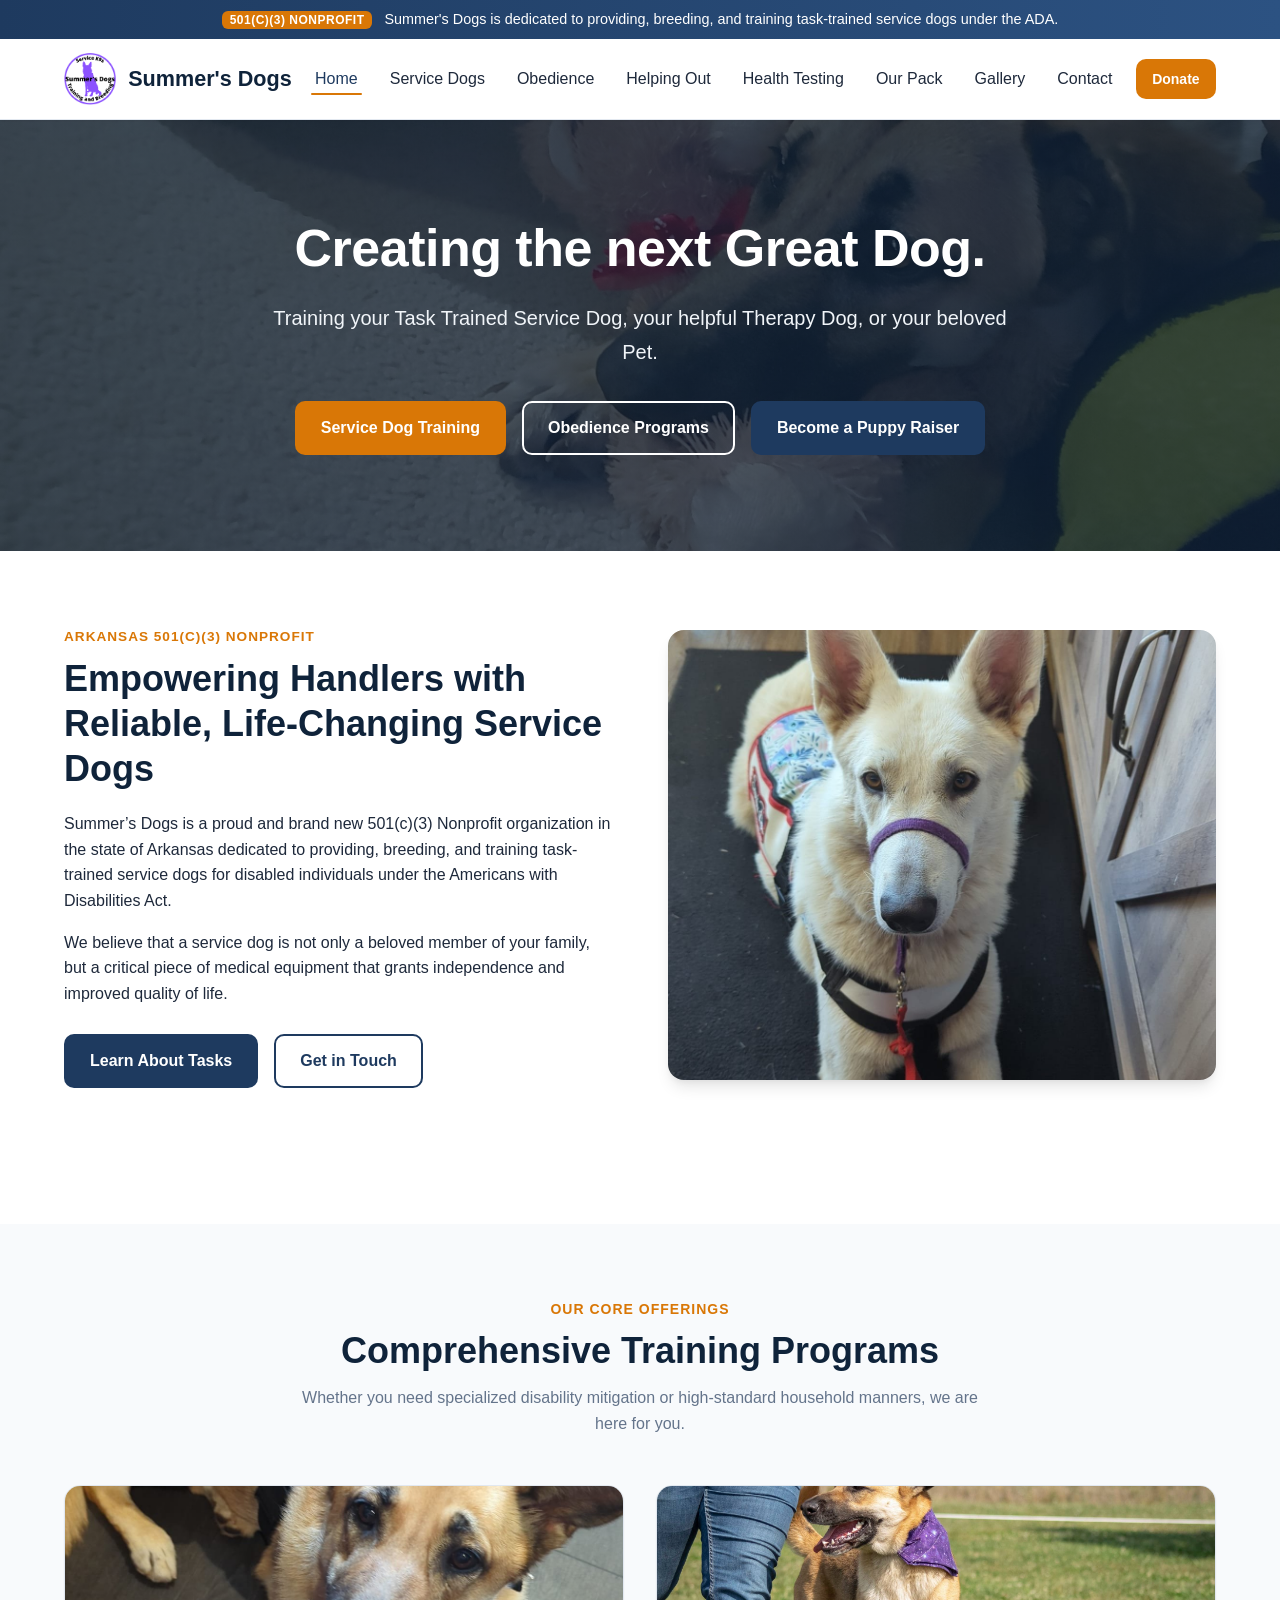
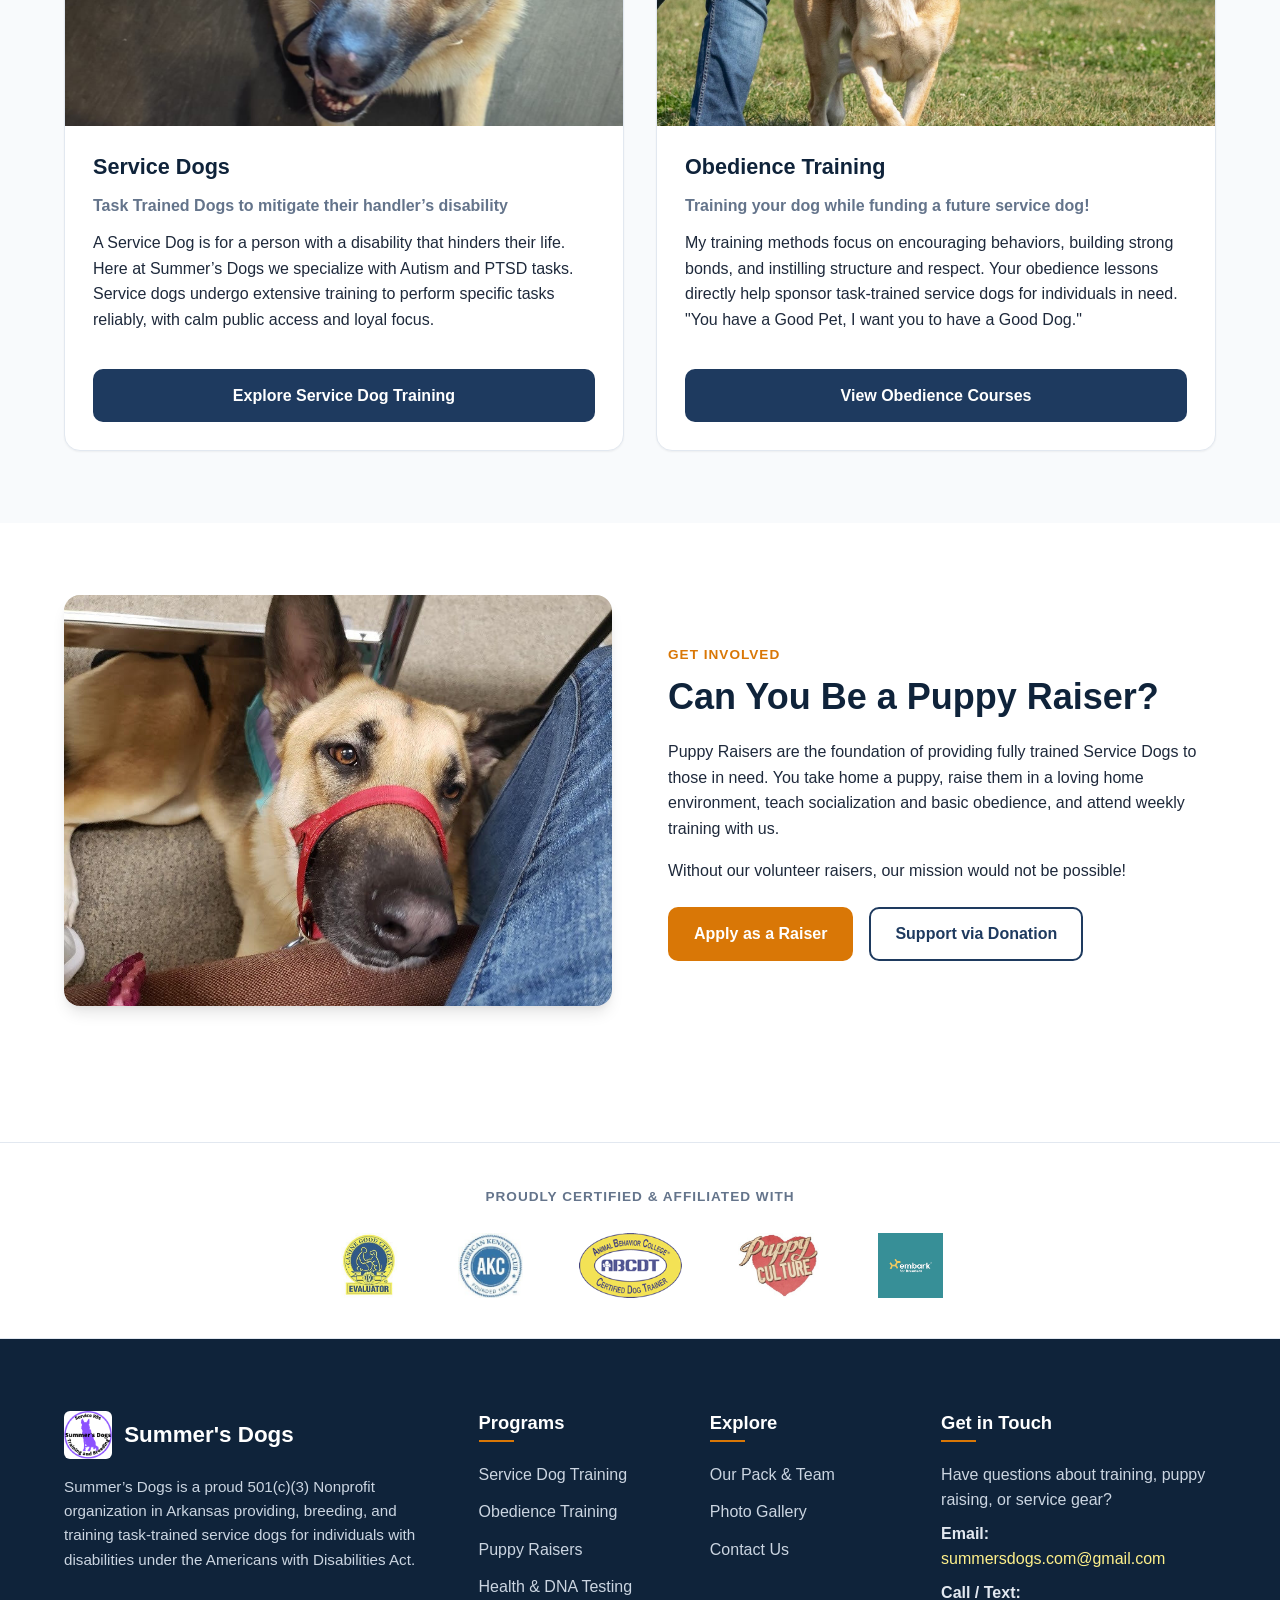
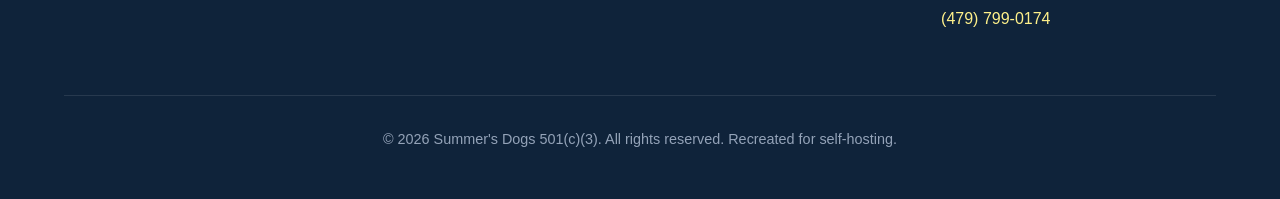
==== index.html @ c17a6a7b "Remove shop and cart functionality; replace header cart with Donate CTA" ====
<!DOCTYPE html>
<html lang="en">
<head>
  <meta charset="UTF-8">
  <meta name="viewport" content="width=device-width, initial-scale=1.0">
  <meta name="description" content="Summer's Dogs - Arkansas 501(c)(3) Nonprofit providing task-trained service dogs, obedience training, and therapy dog services.">
  <title>Summer's Dogs | Task Trained Service Dogs & Obedience</title>
  <link rel="stylesheet" href="assets/css/style.css">
  <link rel="icon" type="image/png" href="assets/images/logo.png">
</head>
<body>
  <!-- Nonprofit Bar -->
  <div class="nonprofit-bar">
    <span>501(c)(3) Nonprofit</span> Summer's Dogs is dedicated to providing, breeding, and training task-trained service dogs under the ADA.
  </div>

  <!-- Main Navigation Header -->
  <header class="site-header">
    <div class="container nav-wrapper">
      <a href="index.html" class="brand-logo">
        <img src="assets/images/logo.png" alt="Summer's Dogs Logo">
        <span>Summer's Dogs</span>
      </a>

      <button class="mobile-menu-toggle" aria-label="Toggle navigation menu">☰</button>

      <ul class="nav-links">
          <li><a href="index.html" class="active">Home</a></li>
          <li><a href="service-dogs.html">Service Dogs</a></li>
          <li><a href="obedience.html">Obedience</a></li>
          <li><a href="helping-out.html">Helping Out</a></li>
          <li><a href="health-testing.html">Health Testing</a></li>
          <li><a href="ourpack.html">Our Pack</a></li>
          <li><a href="gallery.html">Gallery</a></li>
          <li><a href="contact.html">Contact</a></li>
      </ul>

      <div class="nav-actions">
        <a href="helping-out.html#donate" class="btn btn-sm btn-accent">Donate</a>
      </div>
    </div>
  </header>

  <!-- Hero Section -->
  <section class="hero">
    <div class="container">
      <h1>Creating the next Great Dog.</h1>
      <p>Training your Task Trained Service Dog, your helpful Therapy Dog, or your beloved Pet.</p>
      <div class="hero-cta">
        <a href="service-dogs.html" class="btn btn-accent">Service Dog Training</a>
        <a href="obedience.html" class="btn btn-outline" style="color: white; border-color: white;">Obedience Programs</a>
        <a href="helping-out.html" class="btn btn-primary">Become a Puppy Raiser</a>
      </div>
    </div>
  </section>

  <!-- Mission / About Highlight -->
  <section class="section">
    <div class="container">
      <div class="feature-split">
        <div>
          <span class="text-accent" style="font-weight: 700; text-transform: uppercase; font-size: 0.85rem; letter-spacing: 1px;">Arkansas 501(c)(3) Nonprofit</span>
          <h2 style="font-size: 2.25rem; margin-top: 0.5rem; margin-bottom: 1.25rem;">Empowering Handlers with Reliable, Life-Changing Service Dogs</h2>
          <p>
            Summer’s Dogs is a proud and brand new 501(c)(3) Nonprofit organization in the state of Arkansas dedicated to providing, breeding, and training task-trained service dogs for disabled individuals under the Americans with Disabilities Act.
          </p>
          <p>
            We believe that a service dog is not only a beloved member of your family, but a critical piece of medical equipment that grants independence and improved quality of life.
          </p>
          <div style="margin-top: 1.75rem; display: flex; gap: 1rem;">
            <a href="service-dogs.html" class="btn btn-primary">Learn About Tasks</a>
            <a href="contact.html" class="btn btn-outline">Get in Touch</a>
          </div>
        </div>
        <div>
          <img src="assets/images/368211775_10220484929193481_8058295295250103698_n.jpg" alt="Summer's Dogs Training in Action">
        </div>
      </div>
    </div>
  </section>

  <!-- Training Programs Section -->
  <section class="section section-alt">
    <div class="container">
      <div class="section-header">
        <span class="tag">Our Core Offerings</span>
        <h2>Comprehensive Training Programs</h2>
        <p class="text-muted">Whether you need specialized disability mitigation or high-standard household manners, we are here for you.</p>
      </div>

      <div class="grid-2">
        <!-- Service Dogs Card -->
        <div class="card">
          <div class="card-img-wrap">
            <img src="assets/images/350251307_724037726143786_7886375989947292847_n.jpg" alt="Service Dog Training">
          </div>
          <div class="card-body">
            <h3>Service Dogs</h3>
            <p class="text-muted" style="font-weight: 600; margin-bottom: 0.75rem;">Task Trained Dogs to mitigate their handler’s disability</p>
            <p>
              A Service Dog is for a person with a disability that hinders their life. Here at Summer’s Dogs we specialize with Autism and PTSD tasks. Service dogs undergo extensive training to perform specific tasks reliably, with calm public access and loyal focus.
            </p>
            <div class="card-footer">
              <a href="service-dogs.html" class="btn btn-primary" style="width: 100%;">Explore Service Dog Training</a>
            </div>
          </div>
        </div>

        <!-- Obedience Training Card -->
        <div class="card">
          <div class="card-img-wrap">
            <img src="assets/images/120325720_1123099004751286_500987838717707700_o.jpg" alt="Obedience Training">
          </div>
          <div class="card-body">
            <h3>Obedience Training</h3>
            <p class="text-muted" style="font-weight: 600; margin-bottom: 0.75rem;">Training your dog while funding a future service dog!</p>
            <p>
              My training methods focus on encouraging behaviors, building strong bonds, and instilling structure and respect. Your obedience lessons directly help sponsor task-trained service dogs for individuals in need. "You have a Good Pet, I want you to have a Good Dog."
            </p>
            <div class="card-footer">
              <a href="obedience.html" class="btn btn-primary" style="width: 100%;">View Obedience Courses</a>
            </div>
          </div>
        </div>
      </div>
    </div>
  </section>

  <!-- Community / Ways to Help Section -->
  <section class="section">
    <div class="container">
      <div class="feature-split reverse">
        <div>
          <span class="text-accent" style="font-weight: 700; text-transform: uppercase; font-size: 0.85rem; letter-spacing: 1px;">Get Involved</span>
          <h2 style="font-size: 2.25rem; margin-top: 0.5rem; margin-bottom: 1.25rem;">Can You Be a Puppy Raiser?</h2>
          <p>
            Puppy Raisers are the foundation of providing fully trained Service Dogs to those in need. You take home a puppy, raise them in a loving home environment, teach socialization and basic obedience, and attend weekly training with us.
          </p>
          <p>
            Without our volunteer raisers, our mission would not be possible!
          </p>
          <div style="margin-top: 1.5rem; display: flex; gap: 1rem;">
            <a href="helping-out.html" class="btn btn-accent">Apply as a Raiser</a>
            <a href="helping-out.html#donate" class="btn btn-outline">Support via Donation</a>
          </div>
        </div>
        <div>
          <img src="assets/images/Summer.jpg" alt="Summer Time - The Inspiration">
        </div>
      </div>
    </div>
  </section>

  <!-- Accreditations & Certifications Strip -->
  <section class="badges-strip">
    <div class="container">
      <div class="text-center" style="margin-bottom: 1.5rem;">
        <span class="text-muted" style="font-weight: 600; text-transform: uppercase; letter-spacing: 1px; font-size: 0.85rem;">Proudly Certified & Affiliated With</span>
      </div>
      <div class="badges-wrap">
        <img src="assets/images/cgc.jfif" alt="AKC Canine Good Citizen">
        <img src="assets/images/AKC.jpg" alt="American Kennel Club">
        <img src="assets/images/ABCCertifiedTrainer-150px.gif" alt="ABC Certified Trainer">
        <img src="assets/images/PC-LOGO.jpg" alt="Partners in Canine">
        <img src="assets/images/download.png" alt="Certified Organization">
      </div>
    </div>
  </section>

  <!-- Site Footer -->
  <footer class="site-footer">
    <div class="container">
      <div class="footer-grid">
        <div class="footer-col">
          <div style="display: flex; align-items: center; gap: 0.75rem; margin-bottom: 1rem;">
            <img src="assets/images/logo.png" alt="Summer's Dogs" style="height: 48px; border-radius: 6px;">
            <h3 style="color: white; margin: 0; font-size: 1.4rem;">Summer's Dogs</h3>
          </div>
          <p style="color: #cbd5e1; font-size: 0.95rem;">
            Summer’s Dogs is a proud 501(c)(3) Nonprofit organization in Arkansas providing, breeding, and training task-trained service dogs for individuals with disabilities under the Americans with Disabilities Act.
          </p>
        </div>

        <div class="footer-col">
          <h4>Programs</h4>
          <ul class="footer-links">
            <li><a href="service-dogs.html">Service Dog Training</a></li>
            <li><a href="obedience.html">Obedience Training</a></li>
            <li><a href="helping-out.html">Puppy Raisers</a></li>
            <li><a href="health-testing.html">Health & DNA Testing</a></li>
          </ul>
        </div>

        <div class="footer-col">
          <h4>Explore</h4>
          <ul class="footer-links">
            <li><a href="ourpack.html">Our Pack & Team</a></li>
            <li><a href="gallery.html">Photo Gallery</a></li>
            <li><a href="contact.html">Contact Us</a></li>
          </ul>
        </div>

        <div class="footer-col">
          <h4>Get in Touch</h4>
          <p style="margin-bottom: 0.5rem; color: #cbd5e1;">Have questions about training, puppy raising, or service gear?</p>
          <p style="margin-bottom: 0.5rem;">
            <strong>Email:</strong><br>
            <a href="mailto:summersdogs.com@gmail.com" style="color: #fef08a;">summersdogs.com@gmail.com</a>
          </p>
          <p style="margin-bottom: 0.5rem;">
            <strong>Call / Text:</strong><br>
            <a href="tel:4797990174" style="color: #fef08a;">(479) 799-0174</a>
          </p>
        </div>
      </div>

      <div class="footer-bottom">
        <p>&copy; 2026 Summer's Dogs 501(c)(3). All rights reserved. Recreated for self-hosting.</p>
      </div>
    </div>
  </footer>

  <script src="assets/js/main.js"></script>
</body>
</html>
---- assets/css/style.css ----
﻿/* ==========================================================================
   Summer's Dogs - Modern Responsive Stylesheet
   501(c)(3) Nonprofit - Task Trained Service Dogs & Obedience Training
   ========================================================================== */

:root {
  --primary: #1e3a5f;
  --primary-dark: #0f233a;
  --primary-light: #2c5282;
  --accent: #d97706;
  --accent-hover: #b45309;
  --accent-light: #fef3c7;
  --success: #15803d;
  --text-main: #1e293b;
  --text-muted: #64748b;
  --text-light: #94a3b8;
  --bg-main: #ffffff;
  --bg-alt: #f8fafc;
  --bg-card: #ffffff;
  --border-color: #e2e8f0;
  --border-focus: #3b82f6;
  --shadow-sm: 0 1px 2px 0 rgba(0, 0, 0, 0.05);
  --shadow-md: 0 4px 6px -1px rgba(0, 0, 0, 0.1), 0 2px 4px -1px rgba(0, 0, 0, 0.06);
  --shadow-lg: 0 10px 15px -3px rgba(0, 0, 0, 0.1), 0 4px 6px -2px rgba(0, 0, 0, 0.05);
  --shadow-xl: 0 20px 25px -5px rgba(0, 0, 0, 0.1), 0 10px 10px -5px rgba(0, 0, 0, 0.04);
  --radius-sm: 6px;
  --radius-md: 10px;
  --radius-lg: 16px;
  --radius-full: 9999px;
  --transition: all 0.25s ease-in-out;
  --font-family: -apple-system, BlinkMacSystemFont, "Segoe UI", Roboto, "Helvetica Neue", Arial, sans-serif;
  --max-width: 1200px;
}

/* Reset & Base */
*, *::before, *::after {
  box-sizing: border-box;
  margin: 0;
  padding: 0;
}

html {
  scroll-behavior: smooth;
  font-size: 16px;
}

body {
  font-family: var(--font-family);
  color: var(--text-main);
  background-color: var(--bg-main);
  line-height: 1.6;
  -webkit-font-smoothing: antialiased;
}

img {
  max-width: 100%;
  height: auto;
  display: block;
}

a {
  color: var(--primary-light);
  text-decoration: none;
  transition: var(--transition);
}

a:hover {
  color: var(--accent);
}

/* Container */
.container {
  width: 100%;
  max-width: var(--max-width);
  margin-left: auto;
  margin-right: auto;
  padding-left: 1.5rem;
  padding-right: 1.5rem;
}

/* Typography */
h1, h2, h3, h4, h5, h6 {
  color: var(--primary-dark);
  font-weight: 700;
  line-height: 1.25;
  margin-bottom: 0.75rem;
}

h1 { font-size: 2.5rem; }
h2 { font-size: 2rem; }
h3 { font-size: 1.5rem; }
h4 { font-size: 1.25rem; }

p {
  margin-bottom: 1rem;
}

.text-muted { color: var(--text-muted); }
.text-center { text-align: center; }
.text-accent { color: var(--accent); }

/* Buttons */
.btn {
  display: inline-flex;
  align-items: center;
  justify-content: center;
  gap: 0.5rem;
  padding: 0.75rem 1.5rem;
  font-size: 1rem;
  font-weight: 600;
  border-radius: var(--radius-md);
  border: 2px solid transparent;
  cursor: pointer;
  transition: var(--transition);
  text-decoration: none;
}

.btn-primary {
  background-color: var(--primary);
  color: #ffffff;
}

.btn-primary:hover {
  background-color: var(--primary-dark);
  color: #ffffff;
  transform: translateY(-2px);
  box-shadow: var(--shadow-md);
}

.btn-accent {
  background-color: var(--accent);
  color: #ffffff;
}

.btn-accent:hover {
  background-color: var(--accent-hover);
  color: #ffffff;
  transform: translateY(-2px);
  box-shadow: var(--shadow-md);
}

.btn-outline {
  border-color: var(--primary);
  color: var(--primary);
  background: transparent;
}

.btn-outline:hover {
  background-color: var(--primary);
  color: #ffffff;
}

.btn-sm {
  padding: 0.4rem 0.9rem;
  font-size: 0.875rem;
}

/* Header & Navigation */
.site-header {
  position: sticky;
  top: 0;
  z-index: 1000;
  background-color: rgba(255, 255, 255, 0.98);
  backdrop-filter: blur(8px);
  box-shadow: var(--shadow-sm);
  border-bottom: 1px solid var(--border-color);
}

.nav-wrapper {
  display: flex;
  align-items: center;
  justify-content: space-between;
  height: 80px;
}

.brand-logo {
  display: flex;
  align-items: center;
  gap: 0.75rem;
  font-size: 1.35rem;
  font-weight: 700;
  color: var(--primary-dark);
}

.brand-logo img {
  height: 52px;
  width: auto;
  border-radius: var(--radius-sm);
}

.nav-links {
  display: flex;
  align-items: center;
  list-style: none;
  gap: 1.5rem;
}

.nav-links a {
  font-weight: 500;
  color: var(--text-main);
  padding: 0.5rem 0.25rem;
  position: relative;
}

.nav-links a:hover,
.nav-links a.active {
  color: var(--primary);
}

.nav-links a.active::after {
  content: "";
  position: absolute;
  bottom: 0;
  left: 0;
  width: 100%;
  height: 2px;
  background-color: var(--accent);
  border-radius: var(--radius-full);
}

.nav-actions {
  display: flex;
  align-items: center;
  gap: 1rem;
}

.cart-button {
  position: relative;
  display: inline-flex;
  align-items: center;
  justify-content: center;
  padding: 0.5rem 0.75rem;
  border-radius: var(--radius-md);
  background-color: var(--bg-alt);
  border: 1px solid var(--border-color);
  color: var(--primary-dark);
  font-weight: 600;
}

.cart-button:hover {
  background-color: var(--border-color);
}

.cart-badge {
  background-color: var(--accent);
  color: white;
  font-size: 0.75rem;
  font-weight: 700;
  padding: 0.15rem 0.5rem;
  border-radius: var(--radius-full);
  margin-left: 0.4rem;
}

.mobile-menu-toggle {
  display: none;
  background: none;
  border: none;
  cursor: pointer;
  padding: 0.5rem;
  color: var(--primary-dark);
  font-size: 1.5rem;
}

/* Nonprofit Banner */
.nonprofit-bar {
  background: linear-gradient(90deg, #1e3a5f, #2c5282);
  color: white;
  text-align: center;
  padding: 0.5rem 1rem;
  font-size: 0.9rem;
  font-weight: 500;
}

.nonprofit-bar span {
  background-color: var(--accent);
  padding: 0.15rem 0.5rem;
  border-radius: var(--radius-sm);
  font-size: 0.75rem;
  font-weight: 700;
  margin-right: 0.5rem;
  text-transform: uppercase;
  letter-spacing: 0.5px;
}

/* Hero Section */
.hero {
  position: relative;
  background: linear-gradient(rgba(15, 35, 58, 0.75), rgba(15, 35, 58, 0.75)),
              url('../images/Home_background.jpg') center/cover no-repeat;
  color: white;
  padding: 6rem 0;
  text-align: center;
}

.hero h1 {
  color: white;
  font-size: 3.25rem;
  margin-bottom: 1.25rem;
  font-weight: 800;
  letter-spacing: -0.5px;
}

.hero p {
  font-size: 1.25rem;
  max-width: 750px;
  margin: 0 auto 2rem auto;
  color: #f1f5f9;
  line-height: 1.7;
}

.hero-cta {
  display: flex;
  justify-content: center;
  gap: 1rem;
  flex-wrap: wrap;
}

/* Section Spacing */
.section {
  padding: 4.5rem 0;
}

.section-alt {
  background-color: var(--bg-alt);
}

.section-header {
  text-align: center;
  max-width: 700px;
  margin: 0 auto 3rem auto;
}

.section-header .tag {
  display: inline-block;
  color: var(--accent);
  font-weight: 700;
  font-size: 0.875rem;
  text-transform: uppercase;
  letter-spacing: 1px;
  margin-bottom: 0.5rem;
}

.section-header h2 {
  font-size: 2.25rem;
}

/* Cards & Grids */
.grid-2 {
  display: grid;
  grid-template-columns: repeat(2, 1fr);
  gap: 2rem;
}

.grid-3 {
  display: grid;
  grid-template-columns: repeat(3, 1fr);
  gap: 2rem;
}

.grid-4 {
  display: grid;
  grid-template-columns: repeat(4, 1fr);
  gap: 1.5rem;
}

.card {
  background-color: var(--bg-card);
  border-radius: var(--radius-lg);
  border: 1px solid var(--border-color);
  box-shadow: var(--shadow-sm);
  overflow: hidden;
  transition: var(--transition);
  display: flex;
  flex-direction: column;
}

.card:hover {
  transform: translateY(-4px);
  box-shadow: var(--shadow-lg);
}

.card-img-wrap {
  width: 100%;
  height: 240px;
  overflow: hidden;
  background-color: #e2e8f0;
}

.card-img-wrap img {
  width: 100%;
  height: 100%;
  object-fit: cover;
  transition: transform 0.5s ease;
}

.card:hover .card-img-wrap img {
  transform: scale(1.05);
}

.card-body {
  padding: 1.75rem;
  display: flex;
  flex-direction: column;
  flex-grow: 1;
}

.card-body h3 {
  font-size: 1.35rem;
  margin-bottom: 0.75rem;
}

.card-footer {
  margin-top: auto;
  padding-top: 1.25rem;
}

/* Feature Split */
.feature-split {
  display: grid;
  grid-template-columns: 1fr 1fr;
  gap: 3.5rem;
  align-items: center;
  margin-bottom: 4rem;
}

.feature-split.reverse {
  direction: rtl;
}

.feature-split.reverse > * {
  direction: ltr;
}

.feature-split img {
  border-radius: var(--radius-lg);
  box-shadow: var(--shadow-lg);
  width: 100%;
  max-height: 450px;
  object-fit: cover;
}

/* Badges & Accreditations */
.badges-strip {
  background-color: #ffffff;
  padding: 2.5rem 0;
  border-top: 1px solid var(--border-color);
  border-bottom: 1px solid var(--border-color);
}

.badges-wrap {
  display: flex;
  align-items: center;
  justify-content: center;
  gap: 3.5rem;
  flex-wrap: wrap;
}

.badges-wrap img {
  max-height: 65px;
  width: auto;
  filter: grayscale(20%);
  opacity: 0.85;
  transition: var(--transition);
}

.badges-wrap img:hover {
  filter: grayscale(0%);
  opacity: 1;
  transform: scale(1.08);
}

/* Pricing Table / Financial Scale */
.price-table {
  width: 100%;
  border-collapse: collapse;
  background: white;
  border-radius: var(--radius-lg);
  overflow: hidden;
  box-shadow: var(--shadow-sm);
  margin: 1.5rem 0;
}

.price-table th, .price-table td {
  padding: 1.25rem 1.5rem;
  text-align: left;
  border-bottom: 1px solid var(--border-color);
}

.price-table th {
  background-color: var(--primary);
  color: white;
  font-weight: 600;
}

.price-table tr:hover td {
  background-color: var(--bg-alt);
}

/* Stages List */
.stages-grid {
  display: grid;
  grid-template-columns: repeat(auto-fit, minmax(260px, 1fr));
  gap: 1.5rem;
  margin: 2rem 0;
}

.stage-card {
  background: white;
  border-radius: var(--radius-lg);
  padding: 1.75rem;
  border: 1px solid var(--border-color);
  border-top: 4px solid var(--primary);
  box-shadow: var(--shadow-sm);
}

.stage-num {
  font-size: 0.875rem;
  font-weight: 700;
  color: var(--accent);
  text-transform: uppercase;
  margin-bottom: 0.5rem;
}

/* Gallery Grid & Lightbox */
.gallery-grid {
  display: grid;
  grid-template-columns: repeat(auto-fill, minmax(280px, 1fr));
  gap: 1.5rem;
}

.gallery-item {
  position: relative;
  border-radius: var(--radius-md);
  overflow: hidden;
  height: 260px;
  cursor: pointer;
  box-shadow: var(--shadow-sm);
  background-color: #e2e8f0;
}

.gallery-item img {
  width: 100%;
  height: 100%;
  object-fit: cover;
  transition: transform 0.4s ease;
}

.gallery-item:hover img {
  transform: scale(1.08);
}

.gallery-overlay {
  position: absolute;
  inset: 0;
  background: rgba(15, 35, 58, 0.4);
  display: flex;
  align-items: center;
  justify-content: center;
  opacity: 0;
  transition: var(--transition);
  color: white;
  font-size: 2rem;
}

.gallery-item:hover .gallery-overlay {
  opacity: 1;
}

/* Lightbox Modal */
.lightbox-modal {
  position: fixed;
  inset: 0;
  background: rgba(0, 0, 0, 0.92);
  z-index: 2000;
  display: none;
  align-items: center;
  justify-content: center;
  padding: 2rem;
}

.lightbox-modal.active {
  display: flex;
}

.lightbox-content {
  position: relative;
  max-width: 90vw;
  max-height: 85vh;
}

.lightbox-content img {
  max-width: 100%;
  max-height: 85vh;
  object-fit: contain;
  border-radius: var(--radius-sm);
}

.lightbox-close {
  position: absolute;
  top: -40px;
  right: 0;
  background: none;
  border: none;
  color: white;
  font-size: 2rem;
  cursor: pointer;
}

.lightbox-nav {
  position: absolute;
  top: 50%;
  transform: translateY(-50%);
  background: rgba(255, 255, 255, 0.2);
  border: none;
  color: white;
  font-size: 2rem;
  padding: 0.5rem 1rem;
  cursor: pointer;
  border-radius: var(--radius-md);
  transition: var(--transition);
}

.lightbox-nav:hover {
  background: rgba(255, 255, 255, 0.4);
}

.lightbox-prev { left: -60px; }
.lightbox-next { right: -60px; }

/* Forms */
.form-card {
  background: white;
  padding: 2.5rem;
  border-radius: var(--radius-lg);
  border: 1px solid var(--border-color);
  box-shadow: var(--shadow-md);
}

.form-group {
  margin-bottom: 1.5rem;
}

.form-row {
  display: grid;
  grid-template-columns: 1fr 1fr;
  gap: 1.25rem;
}

label {
  display: block;
  font-weight: 600;
  margin-bottom: 0.5rem;
  color: var(--text-main);
  font-size: 0.95rem;
}

input[type="text"],
input[type="email"],
input[type="tel"],
input[type="number"],
select,
textarea {
  width: 100%;
  padding: 0.75rem 1rem;
  border: 1px solid var(--border-color);
  border-radius: var(--radius-md);
  font-family: inherit;
  font-size: 1rem;
  transition: var(--transition);
  background-color: #ffffff;
}

input:focus,
select:focus,
textarea:focus {
  outline: none;
  border-color: var(--border-focus);
  box-shadow: 0 0 0 3px rgba(59, 130, 246, 0.15);
}

textarea {
  resize: vertical;
  min-height: 120px;
}

/* Toast Alerts */
.toast-container {
  position: fixed;
  bottom: 2rem;
  right: 2rem;
  z-index: 3000;
  display: flex;
  flex-direction: column;
  gap: 0.75rem;
}

.toast {
  background: var(--primary-dark);
  color: white;
  padding: 1rem 1.5rem;
  border-radius: var(--radius-md);
  box-shadow: var(--shadow-lg);
  display: flex;
  align-items: center;
  gap: 0.75rem;
  animation: slideIn 0.3s ease-out;
}

.toast.success {
  border-left: 4px solid var(--accent);
}

@keyframes slideIn {
  from { transform: translateX(100%); opacity: 0; }
  to { transform: translateX(0); opacity: 1; }
}

/* Shop & Products */
.product-grid {
  display: grid;
  grid-template-columns: repeat(auto-fill, minmax(260px, 1fr));
  gap: 2rem;
}

.product-card {
  background: white;
  border-radius: var(--radius-lg);
  border: 1px solid var(--border-color);
  box-shadow: var(--shadow-sm);
  overflow: hidden;
  transition: var(--transition);
  display: flex;
  flex-direction: column;
}

.product-card:hover {
  transform: translateY(-4px);
  box-shadow: var(--shadow-lg);
}

.product-img {
  width: 100%;
  height: 250px;
  object-fit: cover;
  background-color: #f1f5f9;
}

.product-info {
  padding: 1.5rem;
  display: flex;
  flex-direction: column;
  flex-grow: 1;
}

.product-price {
  font-size: 1.25rem;
  font-weight: 700;
  color: var(--primary-dark);
  margin: 0.5rem 0 1rem 0;
}

.sale-price {
  color: #b91c1c;
  margin-right: 0.5rem;
}

.original-price {
  text-decoration: line-through;
  color: var(--text-muted);
  font-size: 1rem;
  font-weight: normal;
}

/* Cart Page */
.cart-layout {
  display: grid;
  grid-template-columns: 2fr 1fr;
  gap: 2.5rem;
  align-items: start;
}

.cart-table {
  width: 100%;
  border-collapse: collapse;
  background: white;
  border-radius: var(--radius-lg);
  overflow: hidden;
  box-shadow: var(--shadow-sm);
}

.cart-table th, .cart-table td {
  padding: 1.25rem;
  border-bottom: 1px solid var(--border-color);
  vertical-align: middle;
}

.cart-item-info {
  display: flex;
  align-items: center;
  gap: 1rem;
}

.cart-item-img {
  width: 70px;
  height: 70px;
  object-fit: cover;
  border-radius: var(--radius-sm);
}

.qty-control {
  display: inline-flex;
  align-items: center;
  border: 1px solid var(--border-color);
  border-radius: var(--radius-md);
  overflow: hidden;
}

.qty-btn {
  background: var(--bg-alt);
  border: none;
  padding: 0.4rem 0.75rem;
  cursor: pointer;
  font-weight: 600;
}

.qty-btn:hover {
  background: var(--border-color);
}

.qty-input {
  width: 45px;
  text-align: center;
  border: none;
  font-weight: 600;
}

.order-summary-card {
  background: white;
  border-radius: var(--radius-lg);
  padding: 2rem;
  border: 1px solid var(--border-color);
  box-shadow: var(--shadow-sm);
}

.summary-row {
  display: flex;
  justify-content: space-between;
  margin-bottom: 1rem;
  font-size: 1.05rem;
}

.summary-row.total {
  font-size: 1.35rem;
  font-weight: 700;
  border-top: 2px solid var(--border-color);
  padding-top: 1rem;
  margin-top: 1rem;
  color: var(--primary-dark);
}

/* Footer */
.site-footer {
  background-color: var(--primary-dark);
  color: #e2e8f0;
  padding: 4.5rem 0 2rem 0;
  margin-top: auto;
}

.footer-grid {
  display: grid;
  grid-template-columns: 2fr 1fr 1fr 1.5fr;
  gap: 3rem;
  margin-bottom: 3.5rem;
}

.footer-col h4 {
  color: white;
  font-size: 1.15rem;
  margin-bottom: 1.25rem;
  position: relative;
  padding-bottom: 0.5rem;
}

.footer-col h4::after {
  content: "";
  position: absolute;
  bottom: 0;
  left: 0;
  width: 35px;
  height: 2px;
  background-color: var(--accent);
}

.footer-links {
  list-style: none;
}

.footer-links li {
  margin-bottom: 0.75rem;
}

.footer-links a {
  color: #cbd5e1;
}

.footer-links a:hover {
  color: white;
  padding-left: 4px;
}

.footer-bottom {
  text-align: center;
  border-top: 1px solid rgba(255, 255, 255, 0.1);
  padding-top: 2rem;
  color: #94a3b8;
  font-size: 0.9rem;
}

/* Responsive Media Queries */
@media (max-width: 992px) {
  .feature-split,
  .cart-layout {
    grid-template-columns: 1fr;
    gap: 2rem;
  }
  
  .feature-split.reverse {
    direction: ltr;
  }
  
  .footer-grid {
    grid-template-columns: 1fr 1fr;
  }
}

@media (max-width: 768px) {
  .mobile-menu-toggle {
    display: block;
  }
  
  .nav-links {
    position: absolute;
    top: 80px;
    left: 0;
    right: 0;
    background: white;
    flex-direction: column;
    padding: 1.5rem;
    gap: 1rem;
    box-shadow: var(--shadow-lg);
    border-bottom: 1px solid var(--border-color);
    display: none;
  }
  
  .nav-links.active {
    display: flex;
  }
  
  .hero h1 {
    font-size: 2.25rem;
  }
  
  .hero p {
    font-size: 1.05rem;
  }
  
  .grid-2, .grid-3, .grid-4 {
    grid-template-columns: 1fr;
  }
  
  .form-row {
    grid-template-columns: 1fr;
  }
  
  .footer-grid {
    grid-template-columns: 1fr;
  }
  
  .badges-wrap {
    gap: 1.5rem;
  }
}
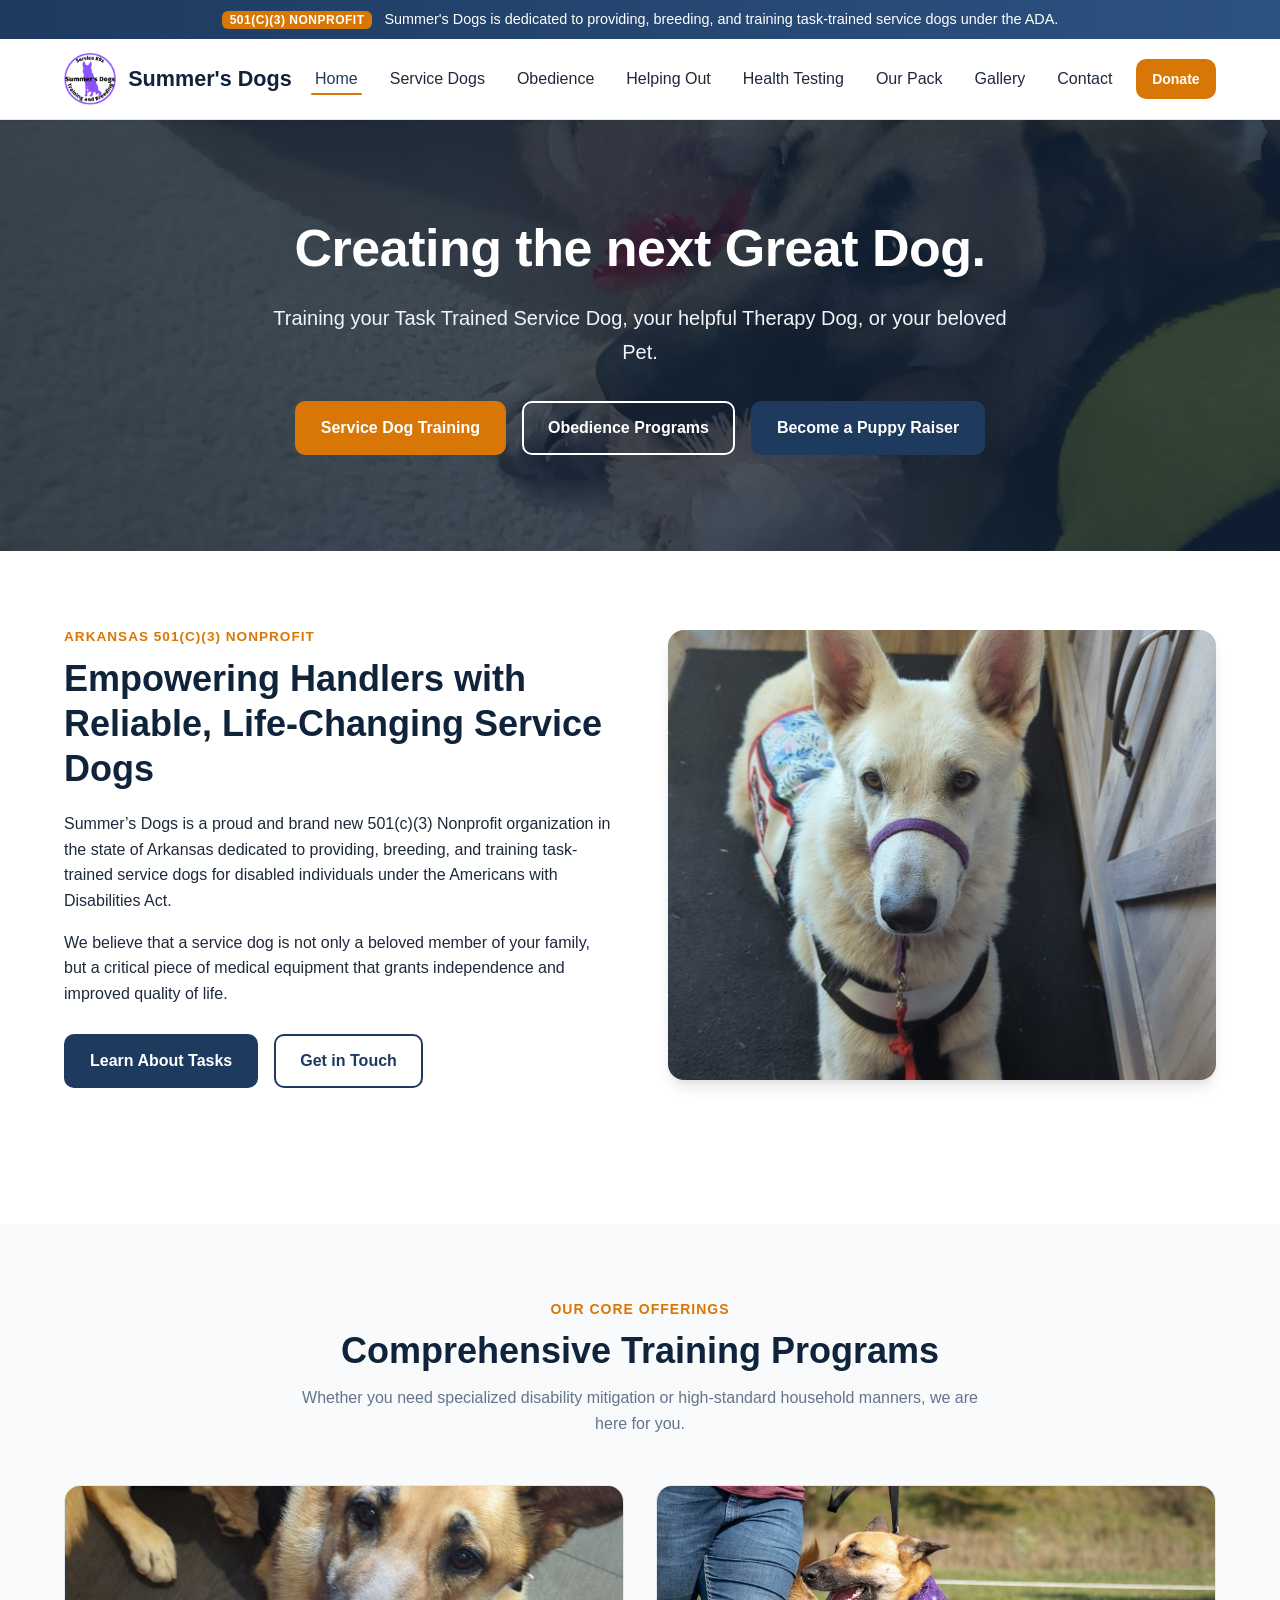
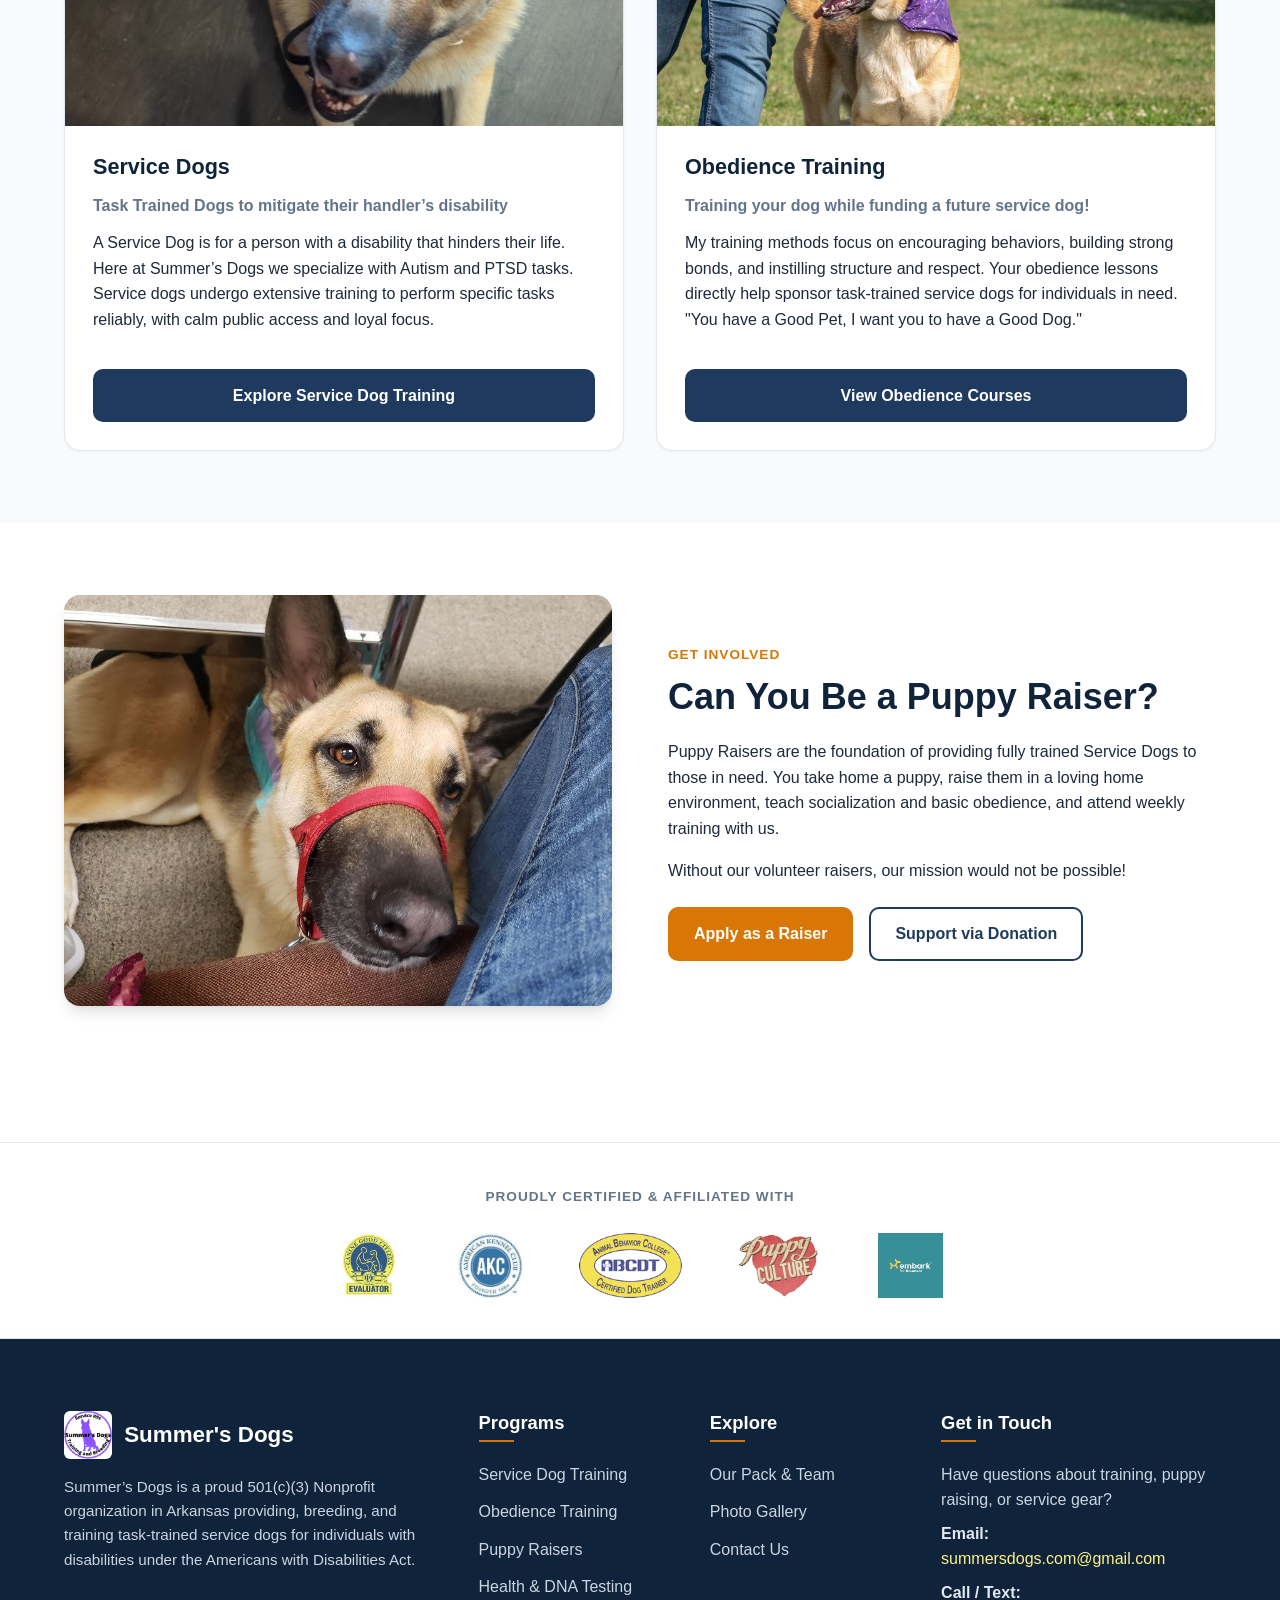
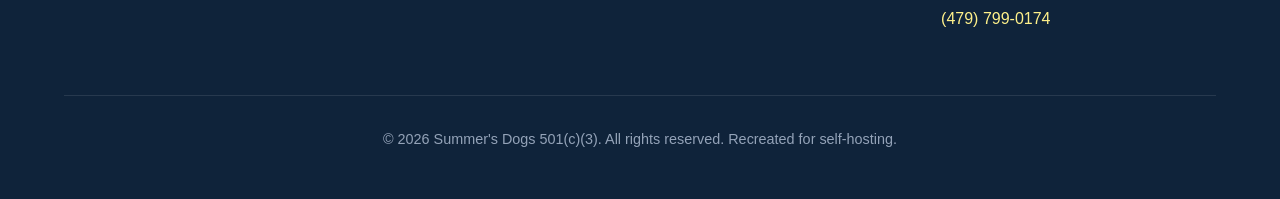
==== commit 071e7304: "Adjust obedience training card photo alignment to center top" ====
--- a/index.html
+++ b/index.html
@@ -109,7 +109,7 @@
         <!-- Obedience Training Card -->
         <div class="card">
           <div class="card-img-wrap">
-            <img src="assets/images/120325720_1123099004751286_500987838717707700_o.jpg" alt="Obedience Training">
+            <img src="assets/images/120325720_1123099004751286_500987838717707700_o.jpg" alt="Obedience Training" style="object-position: center top;">
           </div>
           <div class="card-body">
             <h3>Obedience Training</h3>
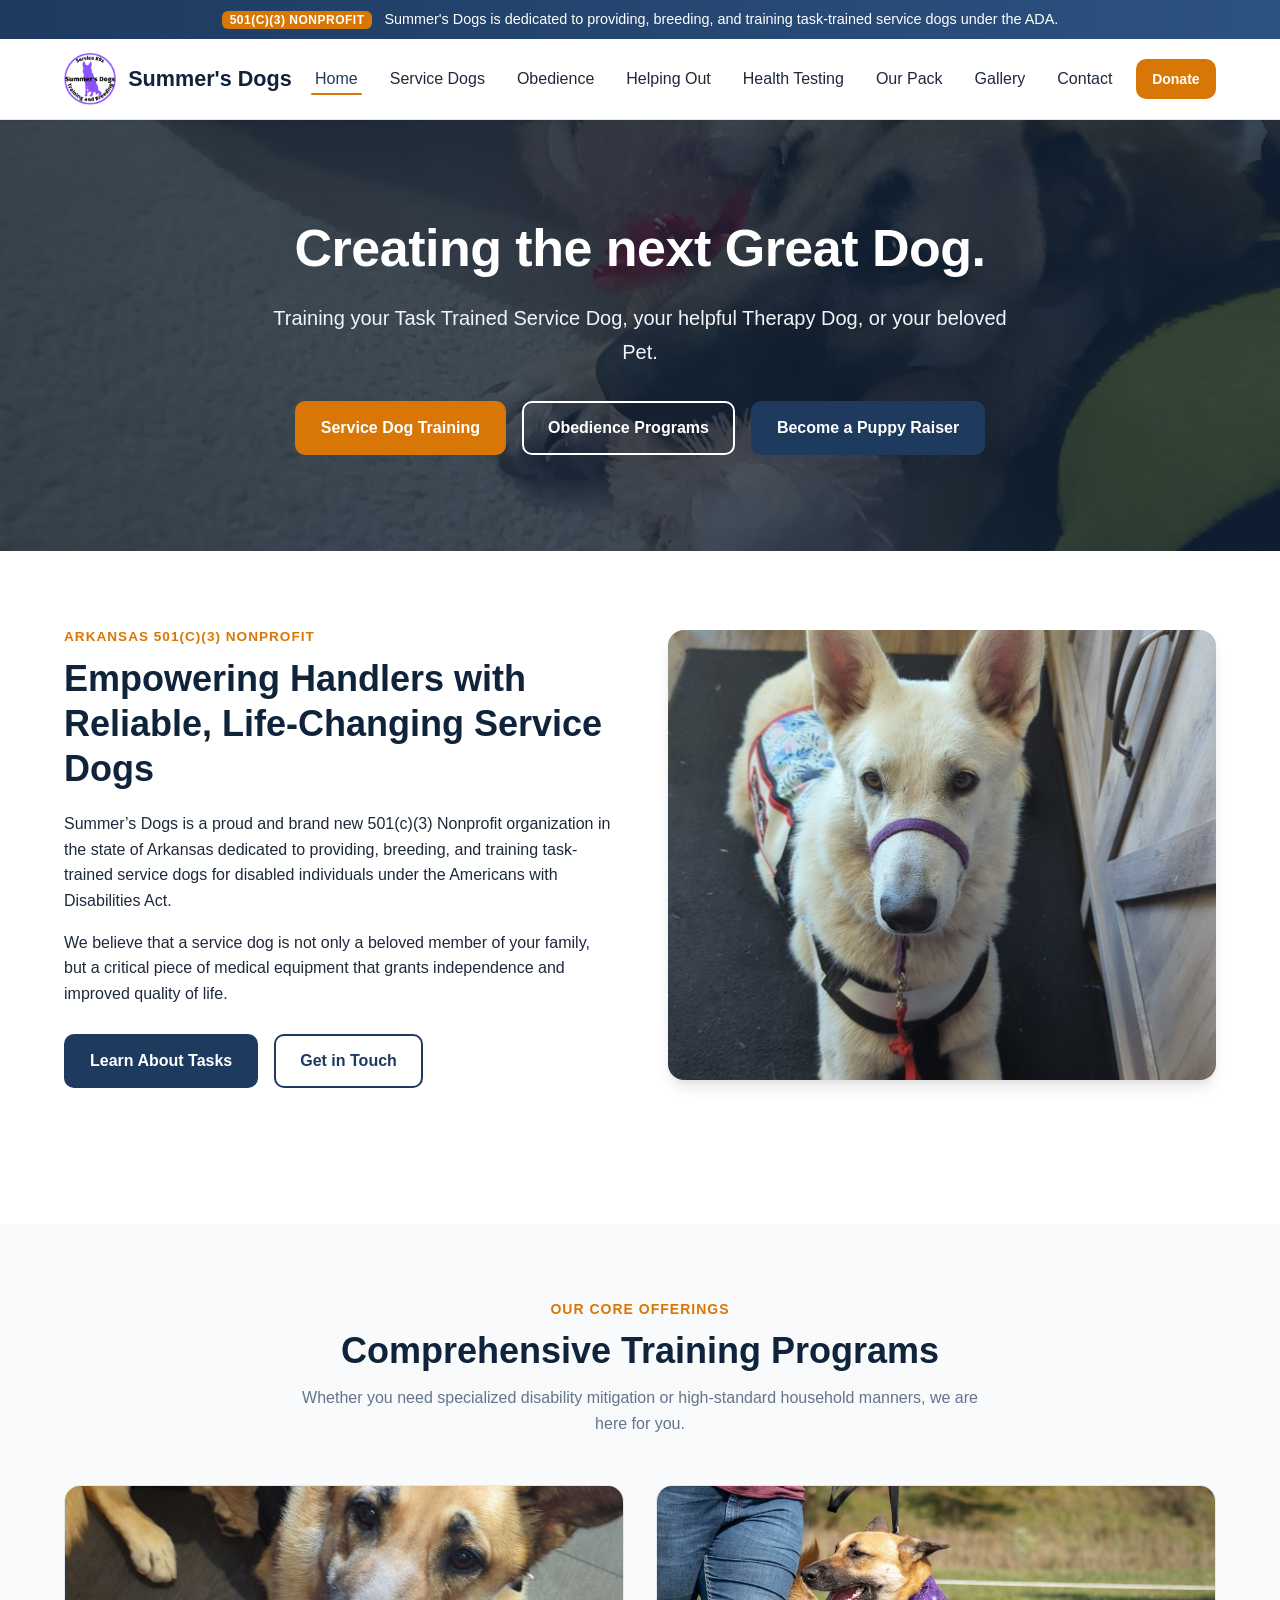
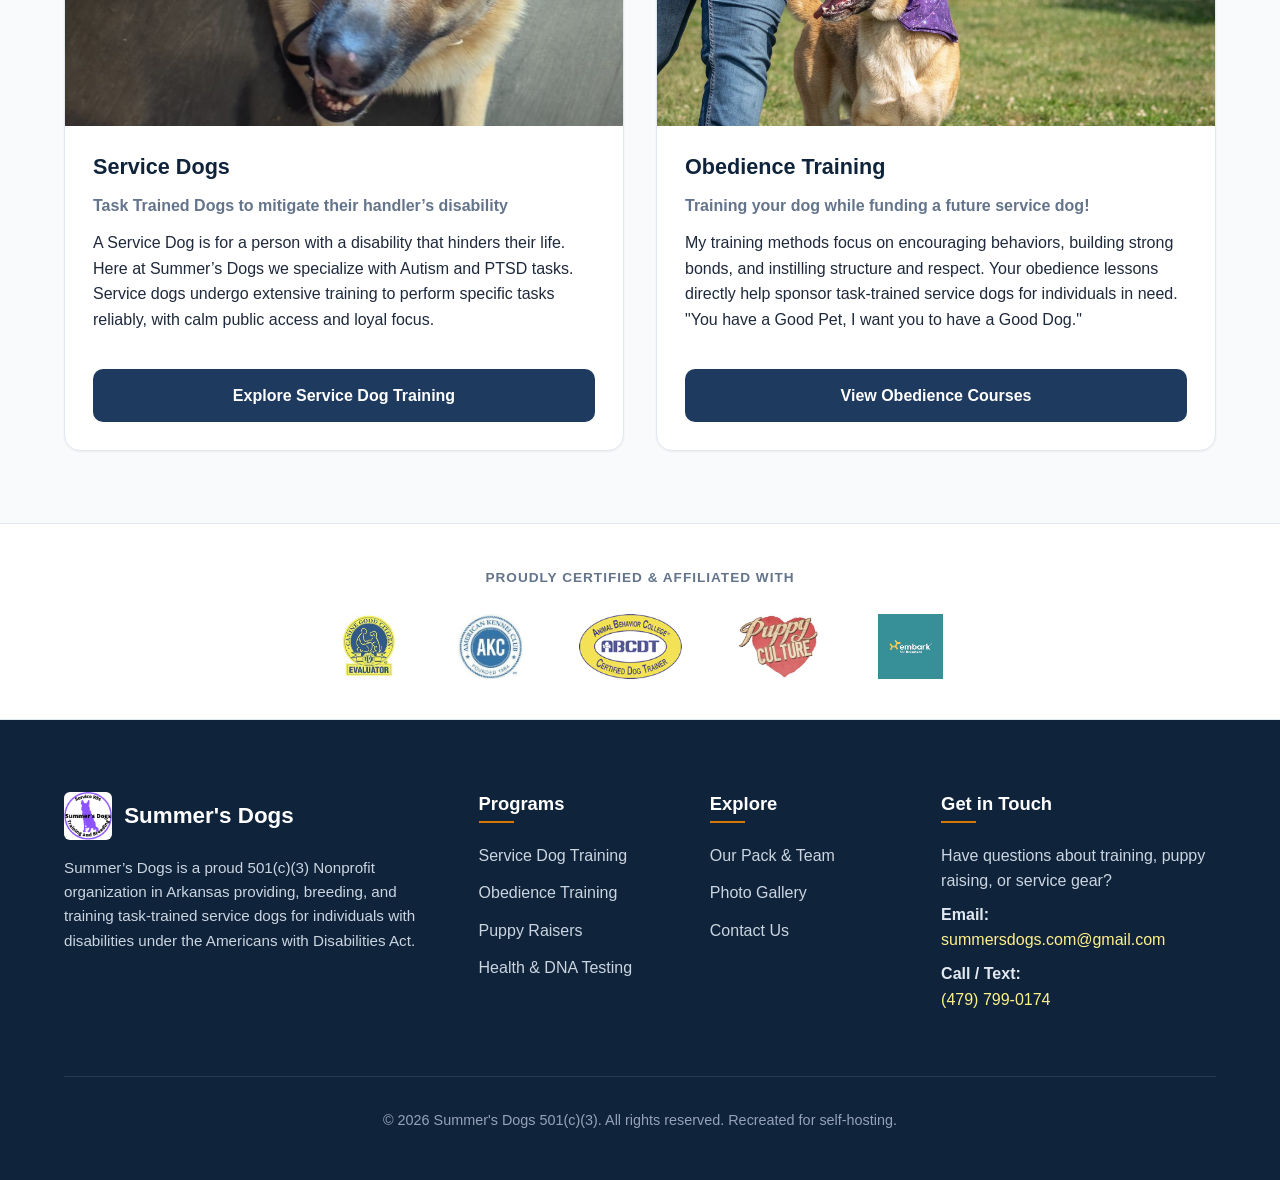
==== commit 93310cb0: "removed puppy raiser card" ====
--- a/index.html
+++ b/index.html
@@ -126,31 +126,6 @@
     </div>
   </section>
 
-  <!-- Community / Ways to Help Section -->
-  <section class="section">
-    <div class="container">
-      <div class="feature-split reverse">
-        <div>
-          <span class="text-accent" style="font-weight: 700; text-transform: uppercase; font-size: 0.85rem; letter-spacing: 1px;">Get Involved</span>
-          <h2 style="font-size: 2.25rem; margin-top: 0.5rem; margin-bottom: 1.25rem;">Can You Be a Puppy Raiser?</h2>
-          <p>
-            Puppy Raisers are the foundation of providing fully trained Service Dogs to those in need. You take home a puppy, raise them in a loving home environment, teach socialization and basic obedience, and attend weekly training with us.
-          </p>
-          <p>
-            Without our volunteer raisers, our mission would not be possible!
-          </p>
-          <div style="margin-top: 1.5rem; display: flex; gap: 1rem;">
-            <a href="helping-out.html" class="btn btn-accent">Apply as a Raiser</a>
-            <a href="helping-out.html#donate" class="btn btn-outline">Support via Donation</a>
-          </div>
-        </div>
-        <div>
-          <img src="assets/images/Summer.jpg" alt="Summer Time - The Inspiration">
-        </div>
-      </div>
-    </div>
-  </section>
-
   <!-- Accreditations & Certifications Strip -->
   <section class="badges-strip">
     <div class="container">
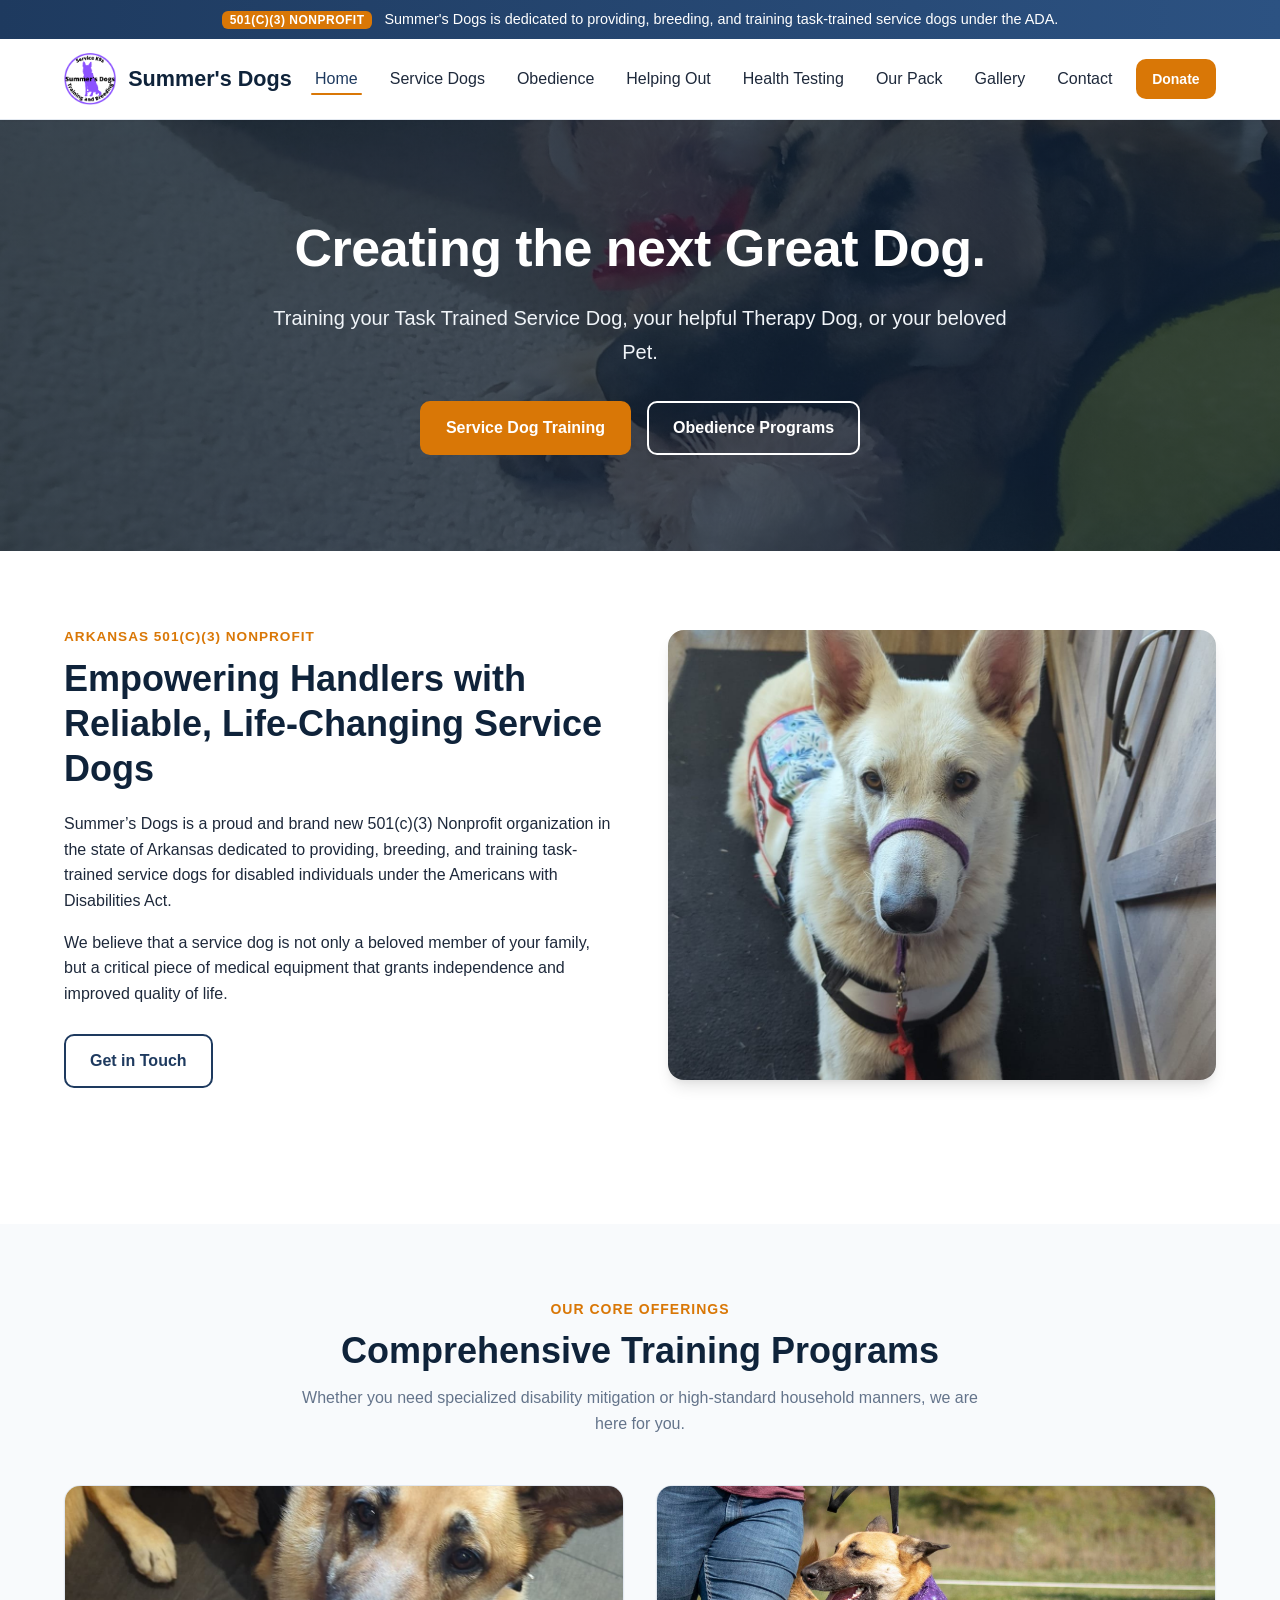
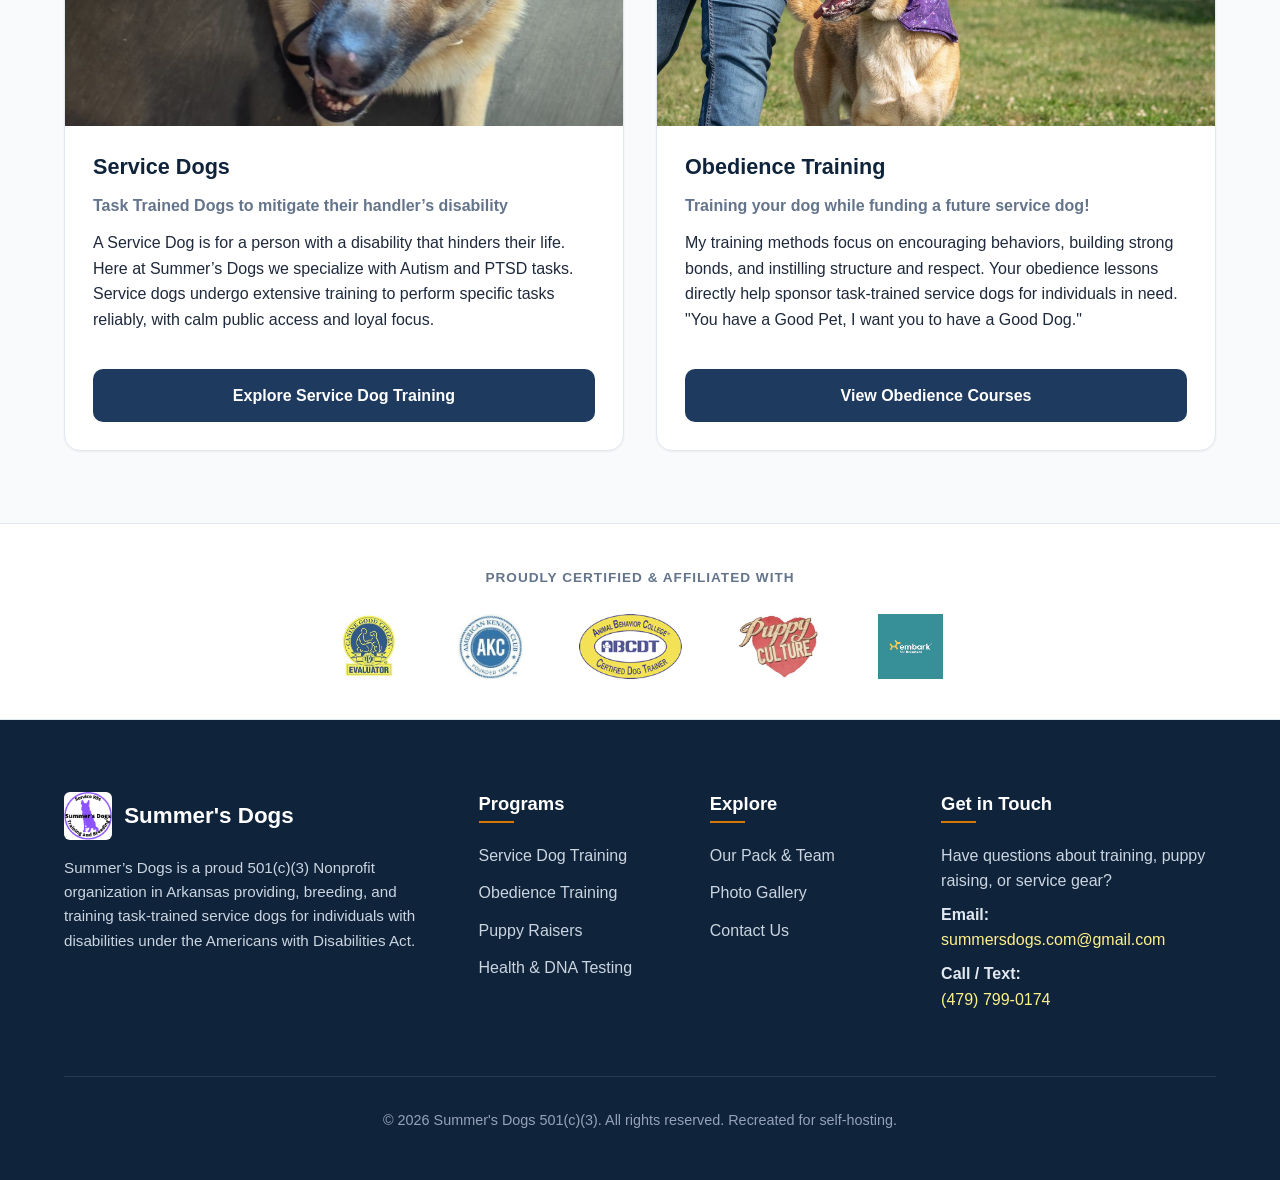
==== commit 3756c0e5: "updated home screen buttons." ====
--- a/index.html
+++ b/index.html
@@ -49,7 +49,6 @@
       <div class="hero-cta">
         <a href="service-dogs.html" class="btn btn-accent">Service Dog Training</a>
         <a href="obedience.html" class="btn btn-outline" style="color: white; border-color: white;">Obedience Programs</a>
-        <a href="helping-out.html" class="btn btn-primary">Become a Puppy Raiser</a>
       </div>
     </div>
   </section>
@@ -68,7 +67,6 @@
             We believe that a service dog is not only a beloved member of your family, but a critical piece of medical equipment that grants independence and improved quality of life.
           </p>
           <div style="margin-top: 1.75rem; display: flex; gap: 1rem;">
-            <a href="service-dogs.html" class="btn btn-primary">Learn About Tasks</a>
             <a href="contact.html" class="btn btn-outline">Get in Touch</a>
           </div>
         </div>
--- a/assets/css/style.css
+++ b/assets/css/style.css
@@ -980,3 +980,31 @@
     gap: 1.5rem;
   }
 }
+
+/* Flanked Evaluation Layout */
+.evaluation-flanked-layout {
+  display: grid;
+  grid-template-columns: 1.3fr 2fr 1.3fr; /* Gives photos 30% more width */
+  gap: 1.5rem;
+  align-items: center;
+}
+
+.evaluation-side-img {
+  border-radius: var(--radius-lg);
+  overflow: hidden;
+  box-shadow: var(--shadow-sm);
+  background-color: #ffffff;
+  border: 1px solid var(--border-color);
+  display: flex;
+  align-items: center;
+  justify-content: center;
+}
+
+@media (max-width: 992px) {
+  .evaluation-flanked-layout {
+    grid-template-columns: 1fr;
+  }
+  .evaluation-side-img {
+    height: 260px;
+  }
+}
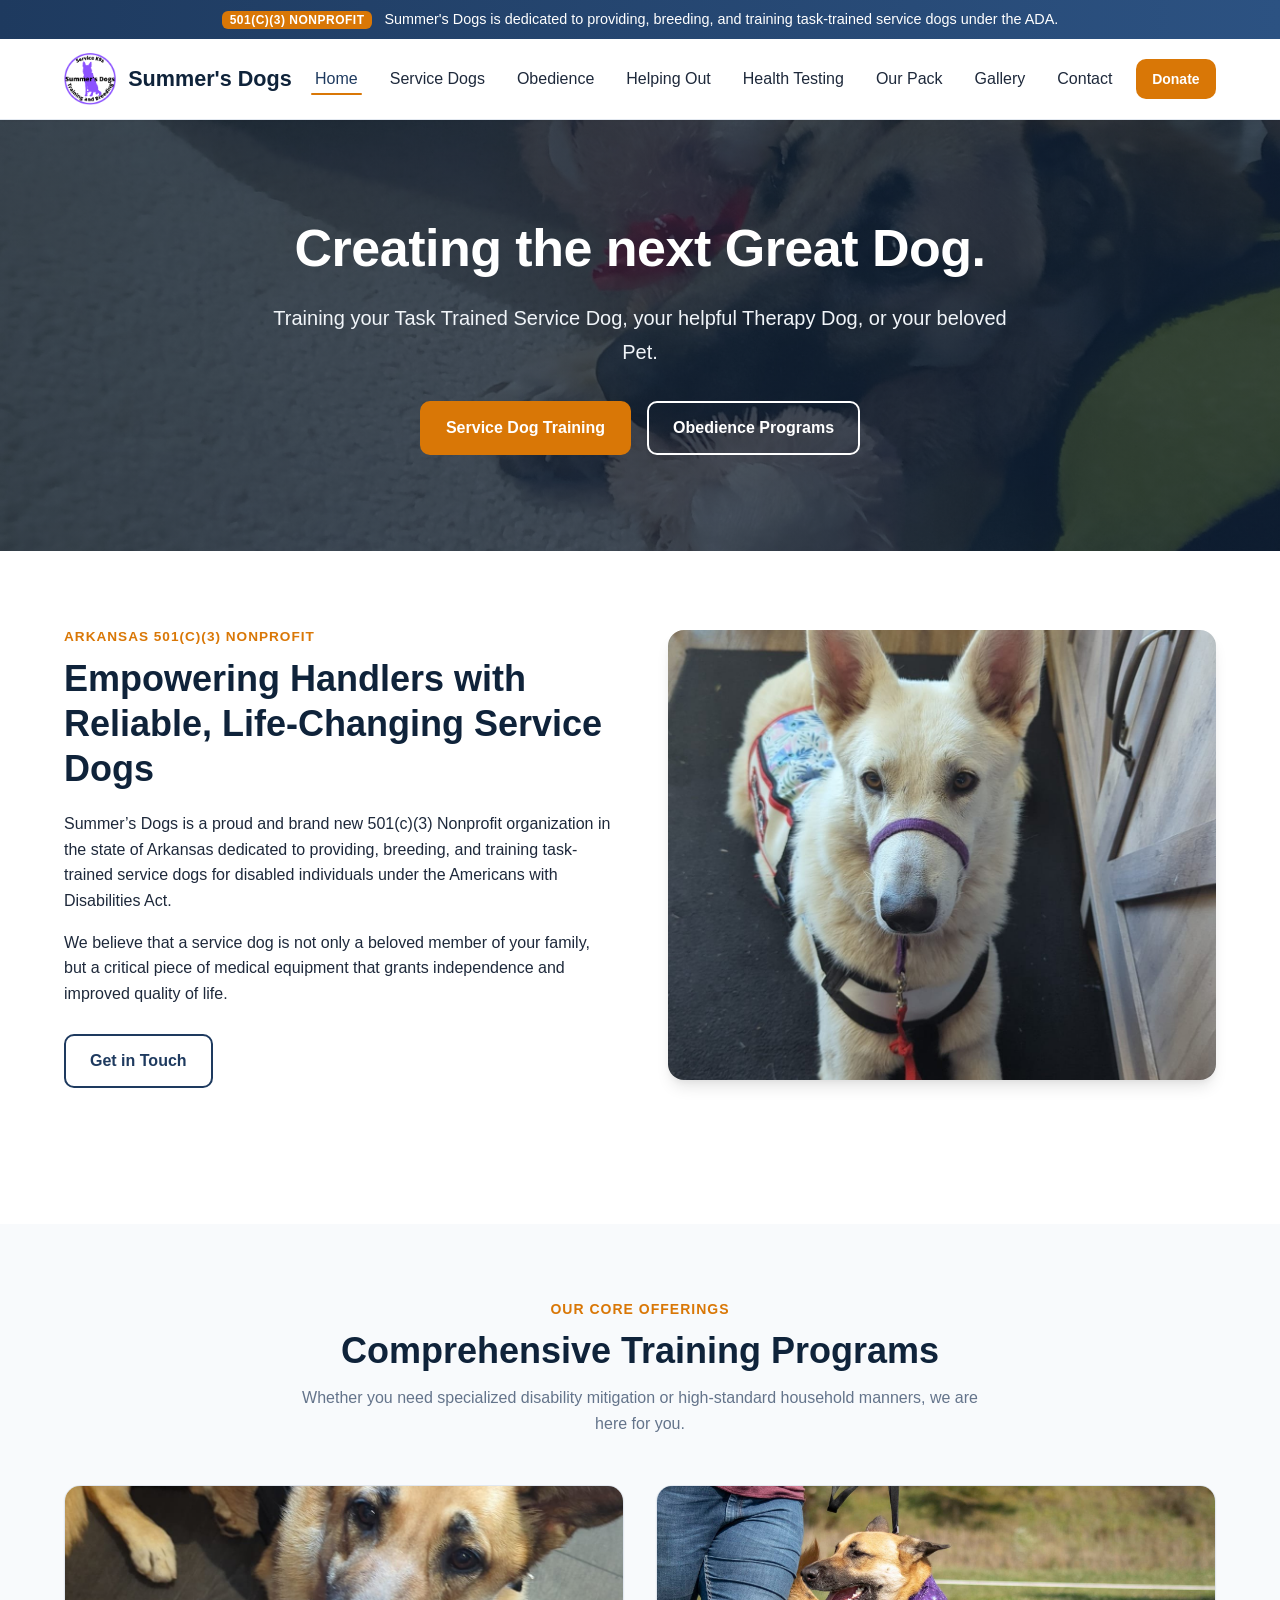
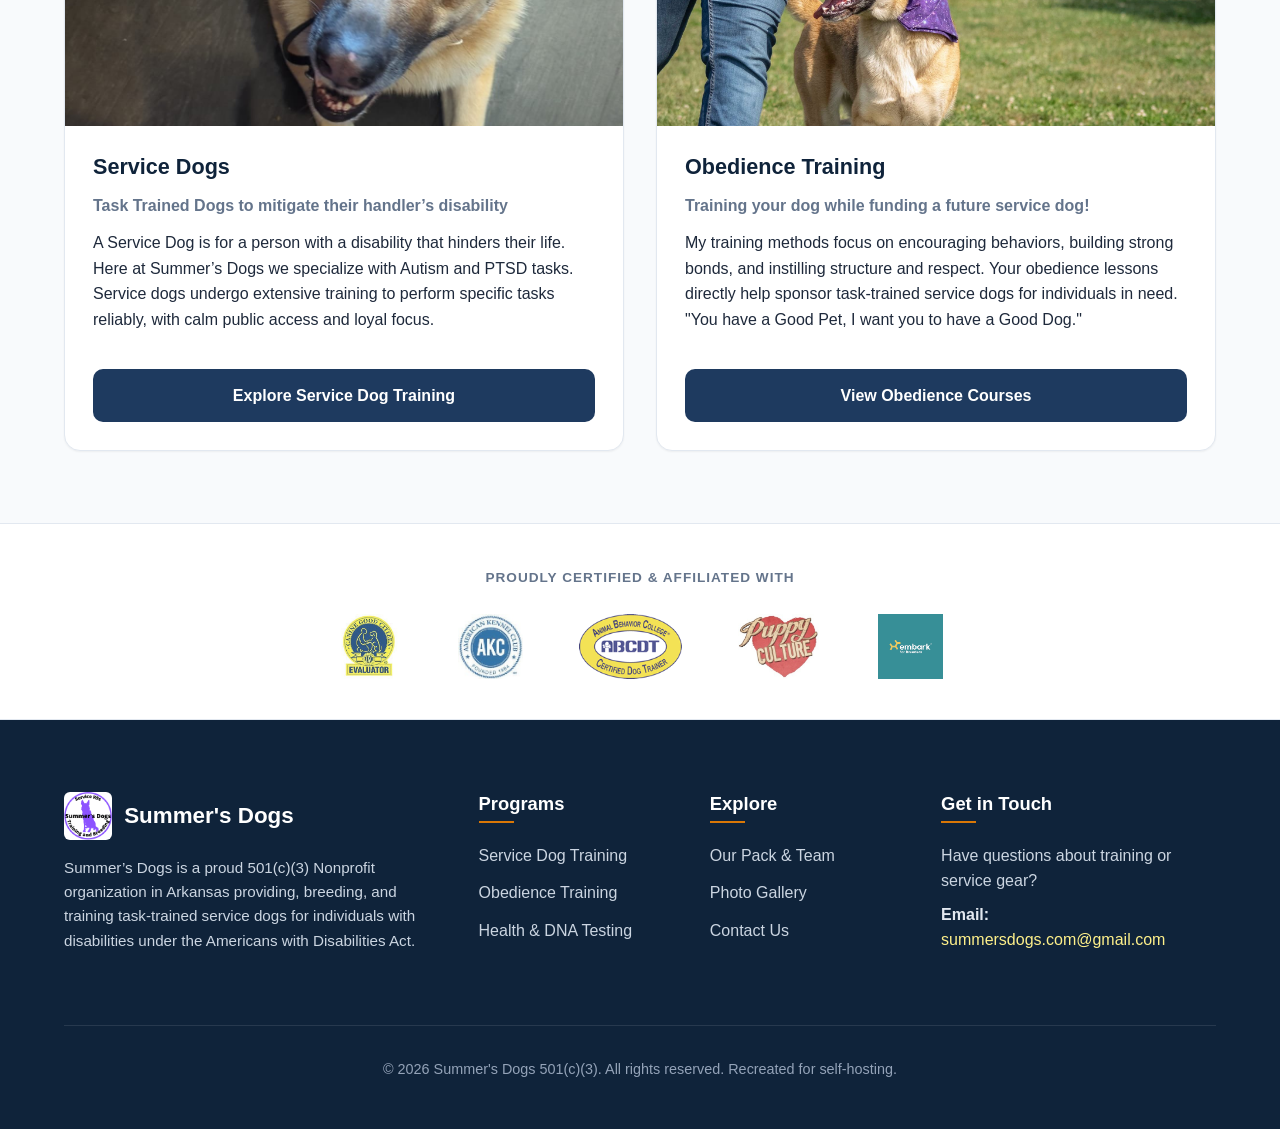
==== commit 62c3136a: "Remove puppy raising references and all phone numbers across site" ====
--- a/index.html
+++ b/index.html
@@ -159,7 +159,6 @@
           <ul class="footer-links">
             <li><a href="service-dogs.html">Service Dog Training</a></li>
             <li><a href="obedience.html">Obedience Training</a></li>
-            <li><a href="helping-out.html">Puppy Raisers</a></li>
             <li><a href="health-testing.html">Health & DNA Testing</a></li>
           </ul>
         </div>
@@ -175,14 +174,10 @@
 
         <div class="footer-col">
           <h4>Get in Touch</h4>
-          <p style="margin-bottom: 0.5rem; color: #cbd5e1;">Have questions about training, puppy raising, or service gear?</p>
+          <p style="margin-bottom: 0.5rem; color: #cbd5e1;">Have questions about training or service gear?</p>
           <p style="margin-bottom: 0.5rem;">
             <strong>Email:</strong><br>
             <a href="mailto:summersdogs.com@gmail.com" style="color: #fef08a;">summersdogs.com@gmail.com</a>
-          </p>
-          <p style="margin-bottom: 0.5rem;">
-            <strong>Call / Text:</strong><br>
-            <a href="tel:4797990174" style="color: #fef08a;">(479) 799-0174</a>
           </p>
         </div>
       </div>
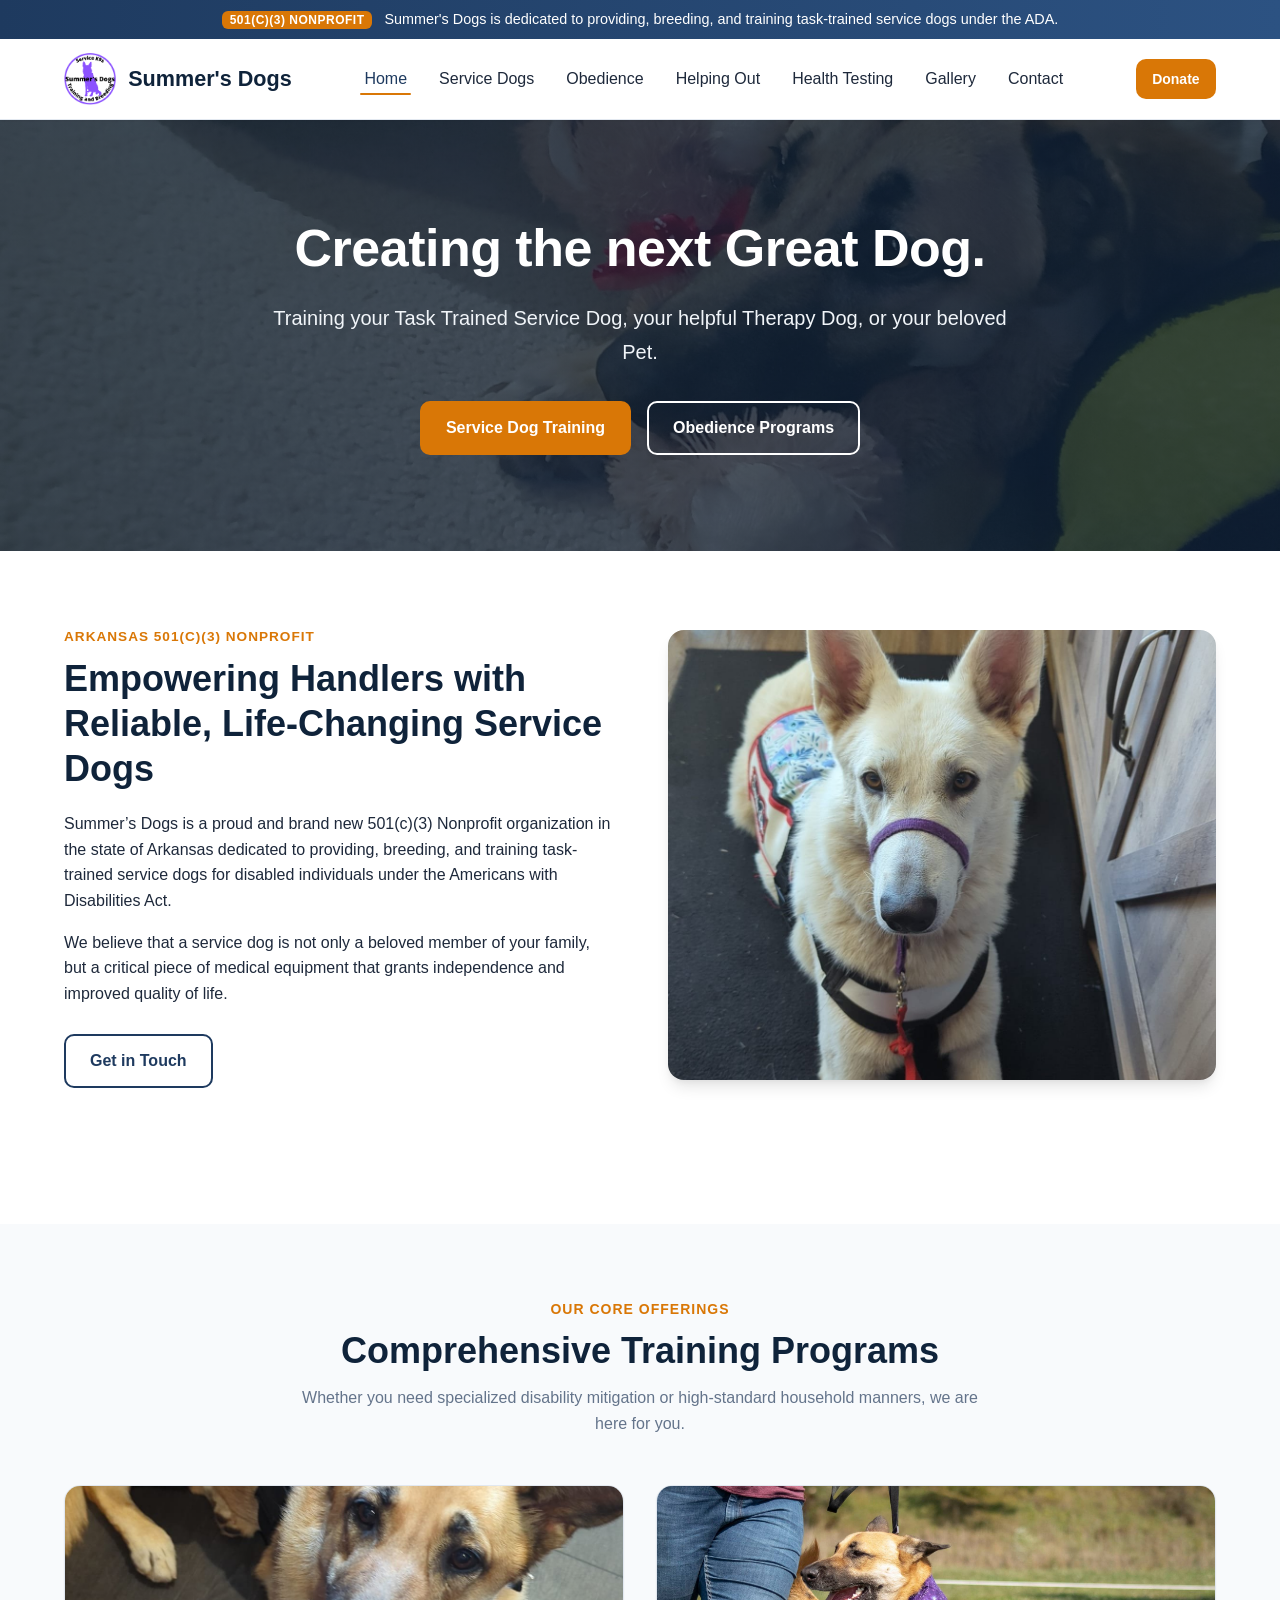
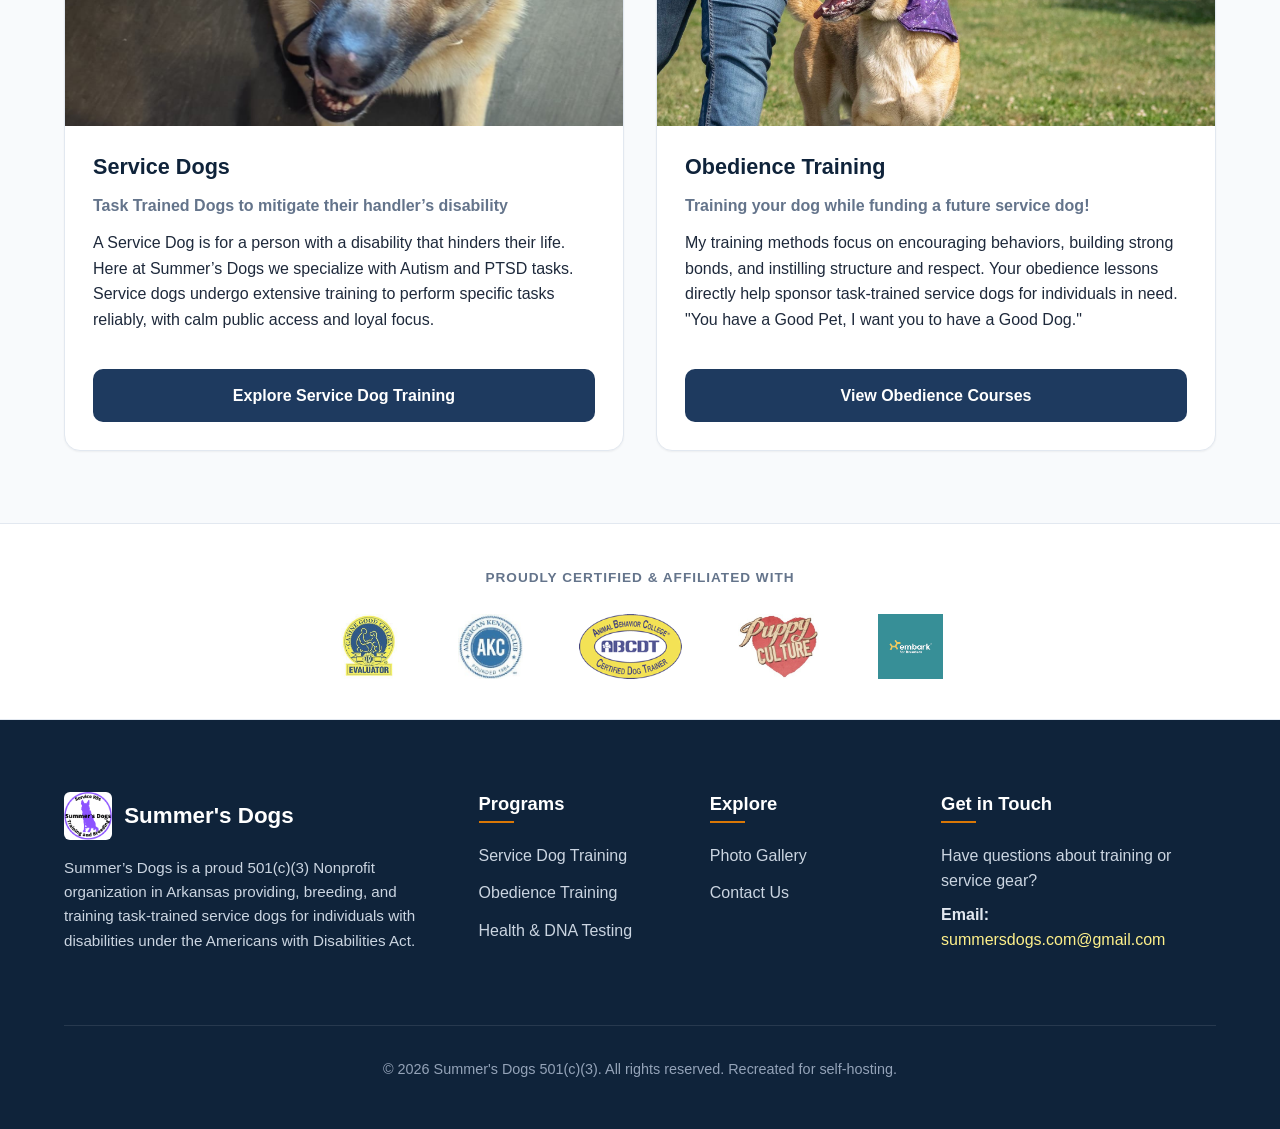
==== commit f323e34b: "Delete ourpack.html and remove all navigation and footer references" ====
--- a/index.html
+++ b/index.html
@@ -30,7 +30,6 @@
           <li><a href="obedience.html">Obedience</a></li>
           <li><a href="helping-out.html">Helping Out</a></li>
           <li><a href="health-testing.html">Health Testing</a></li>
-          <li><a href="ourpack.html">Our Pack</a></li>
           <li><a href="gallery.html">Gallery</a></li>
           <li><a href="contact.html">Contact</a></li>
       </ul>
@@ -166,7 +165,6 @@
         <div class="footer-col">
           <h4>Explore</h4>
           <ul class="footer-links">
-            <li><a href="ourpack.html">Our Pack & Team</a></li>
             <li><a href="gallery.html">Photo Gallery</a></li>
             <li><a href="contact.html">Contact Us</a></li>
           </ul>
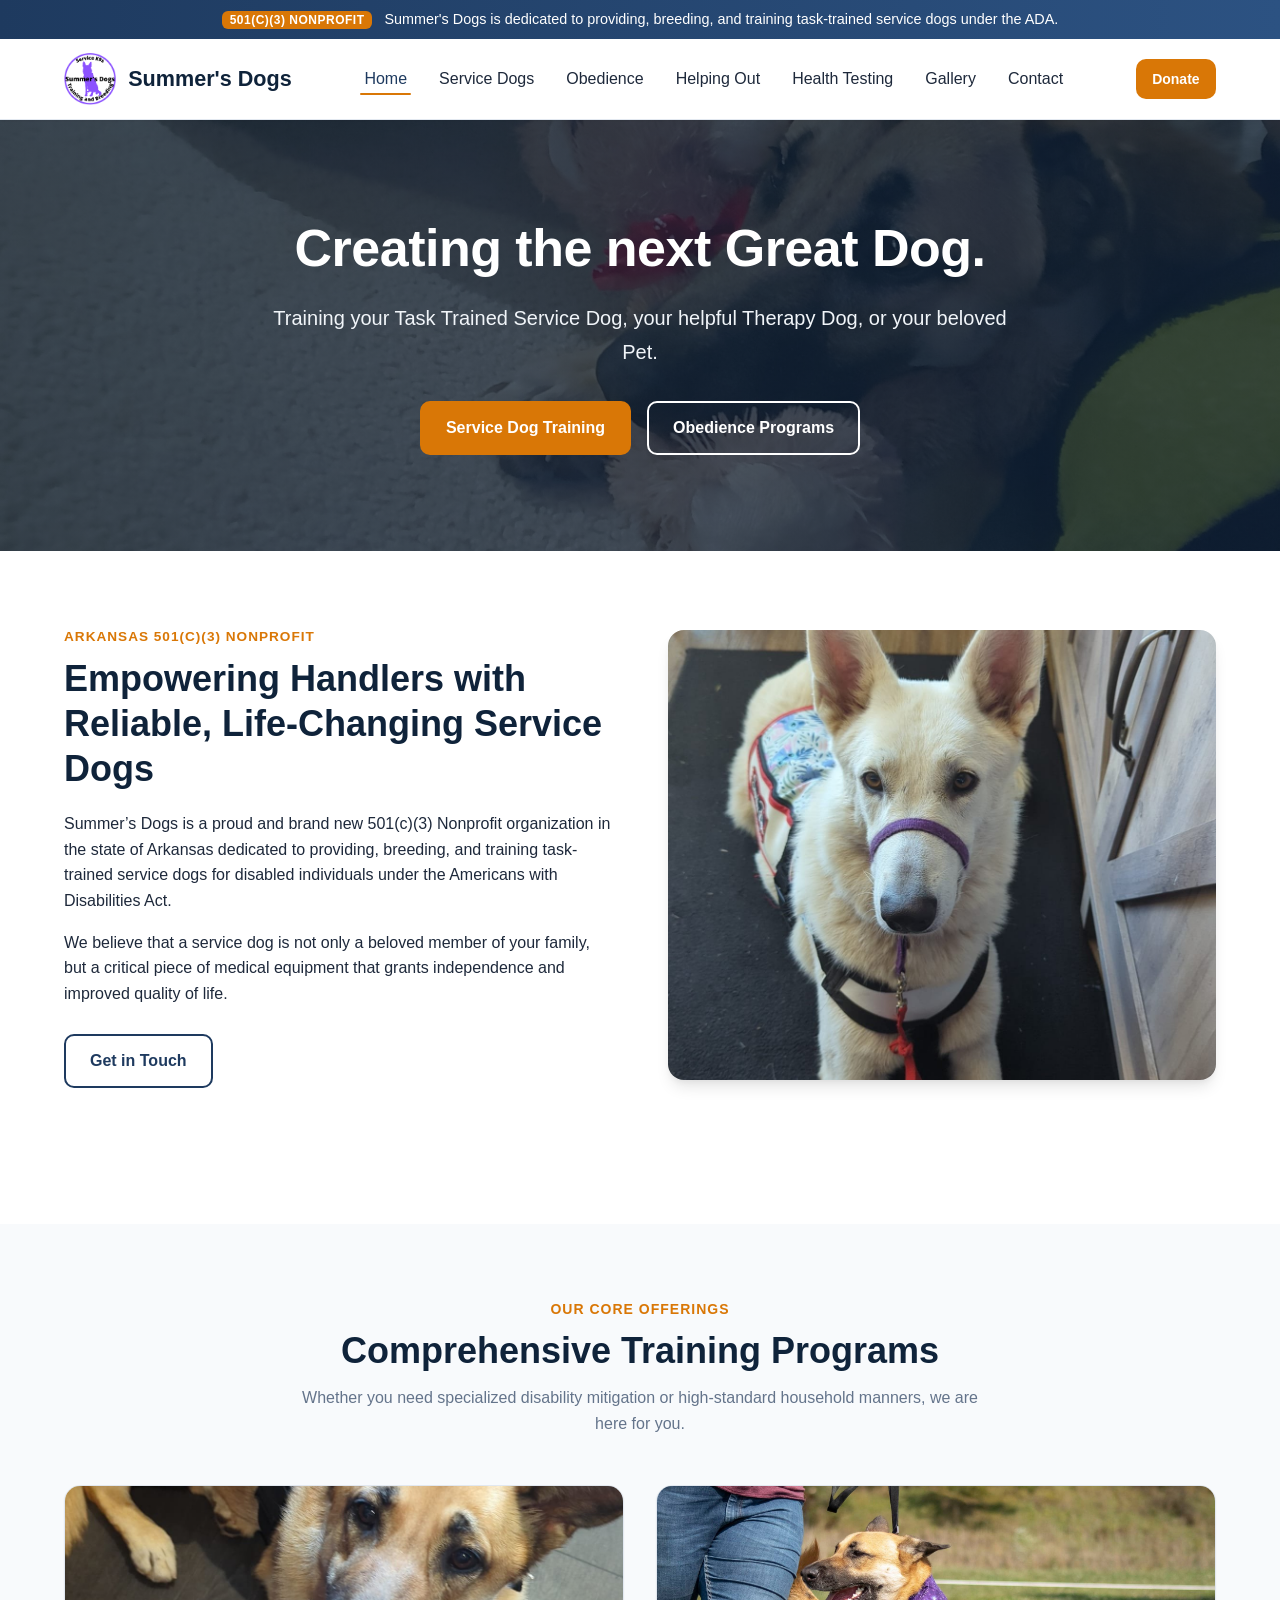
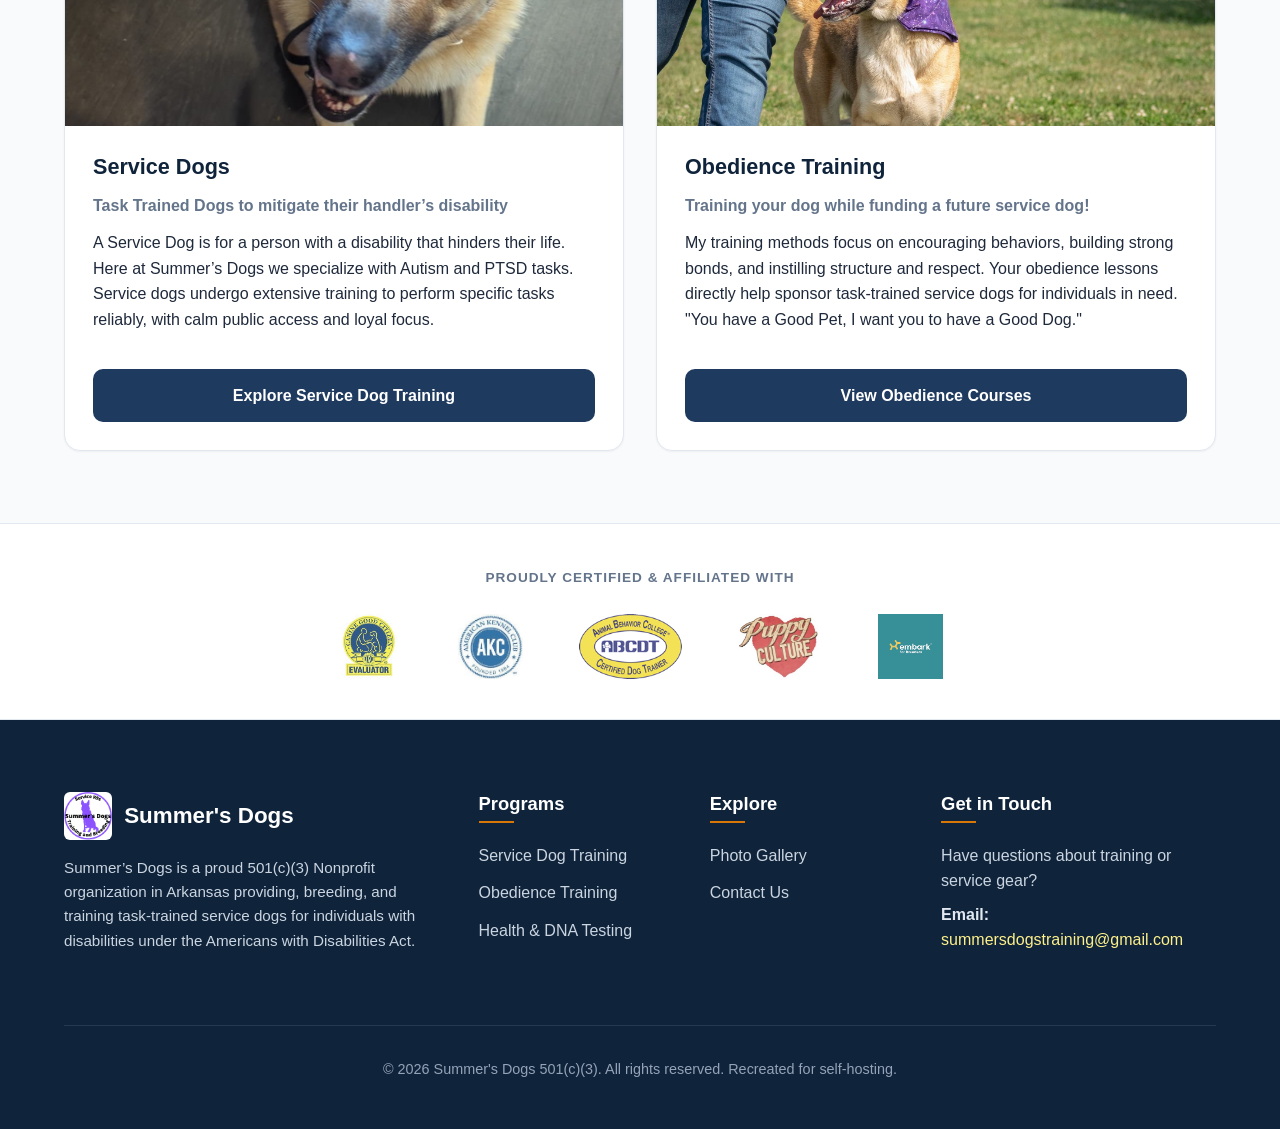
==== commit 519e4b5d: "Update contact email to summersdogstraining@gmail.com across all pages" ====
--- a/index.html
+++ b/index.html
@@ -175,7 +175,7 @@
           <p style="margin-bottom: 0.5rem; color: #cbd5e1;">Have questions about training or service gear?</p>
           <p style="margin-bottom: 0.5rem;">
             <strong>Email:</strong><br>
-            <a href="mailto:summersdogs.com@gmail.com" style="color: #fef08a;">summersdogs.com@gmail.com</a>
+            <a href="mailto:summersdogstraining@gmail.com" style="color: #fef08a;">summersdogstraining@gmail.com</a>
           </p>
         </div>
       </div>
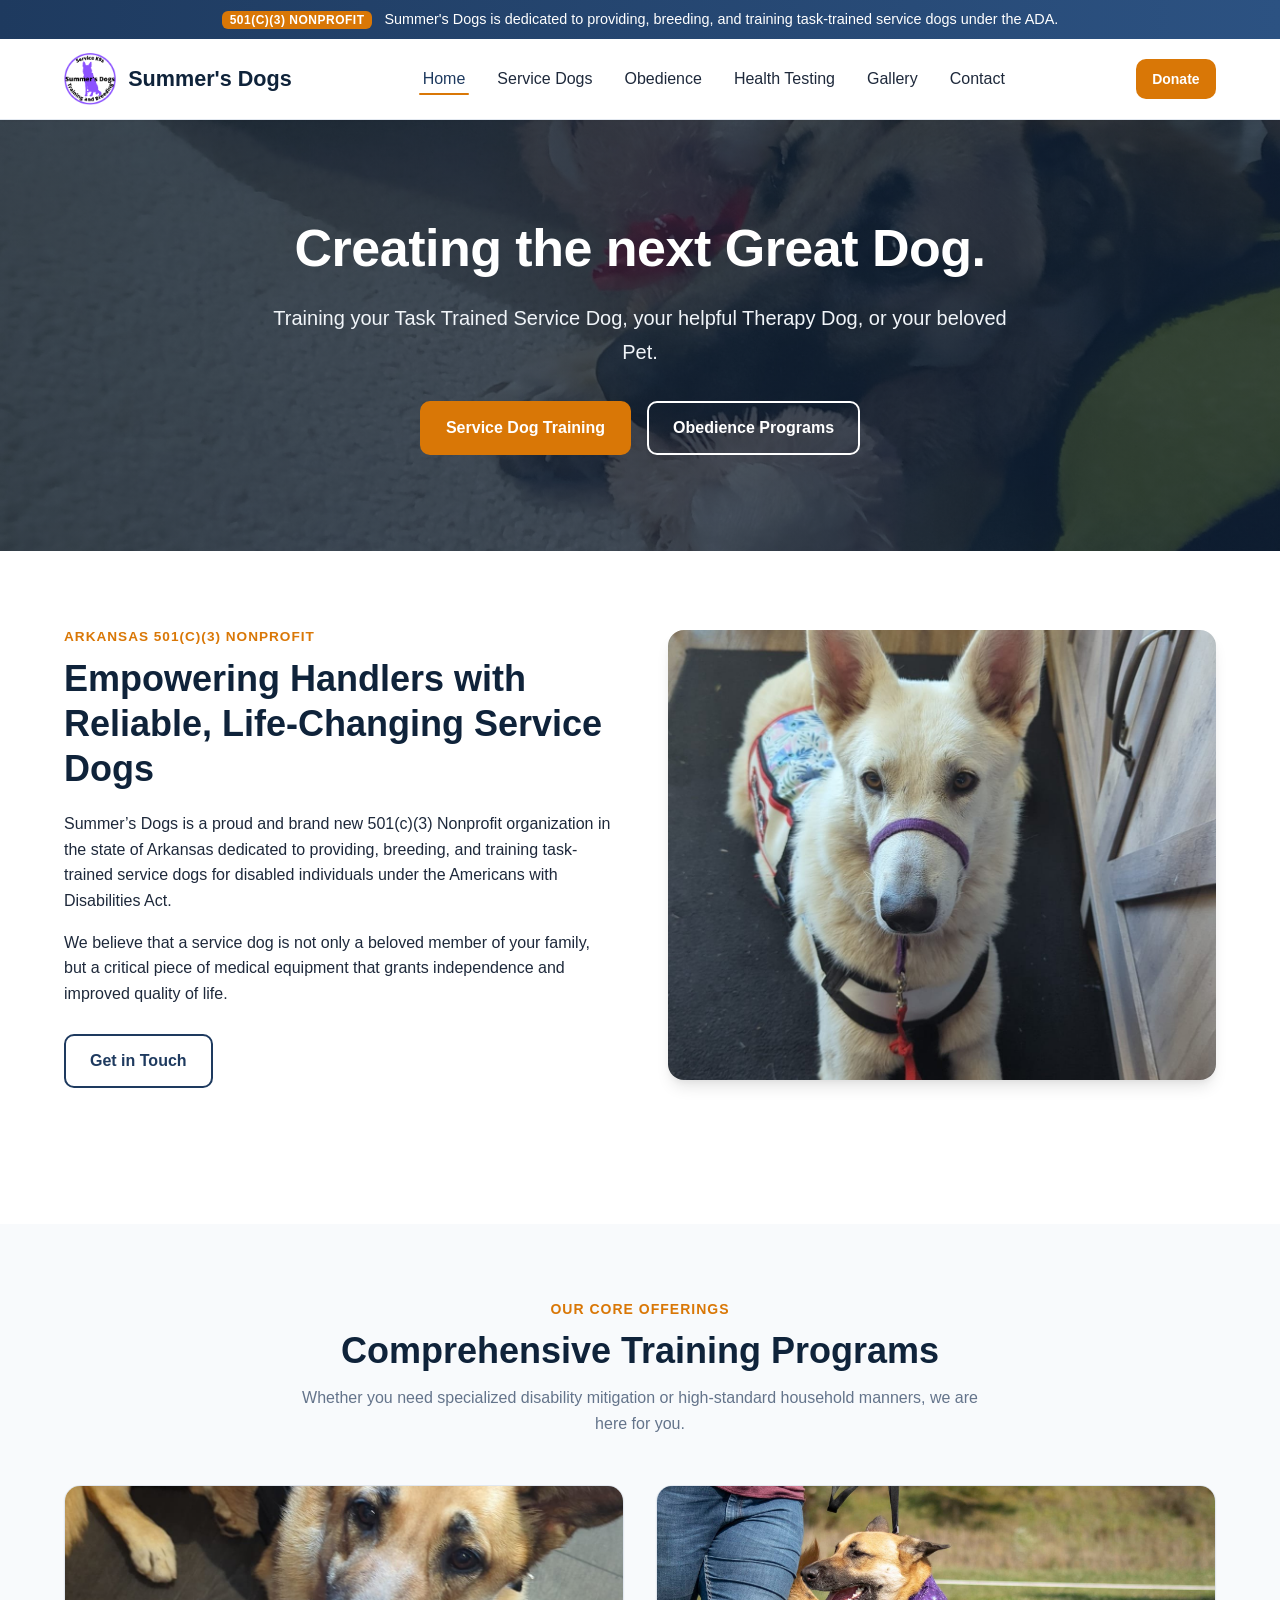
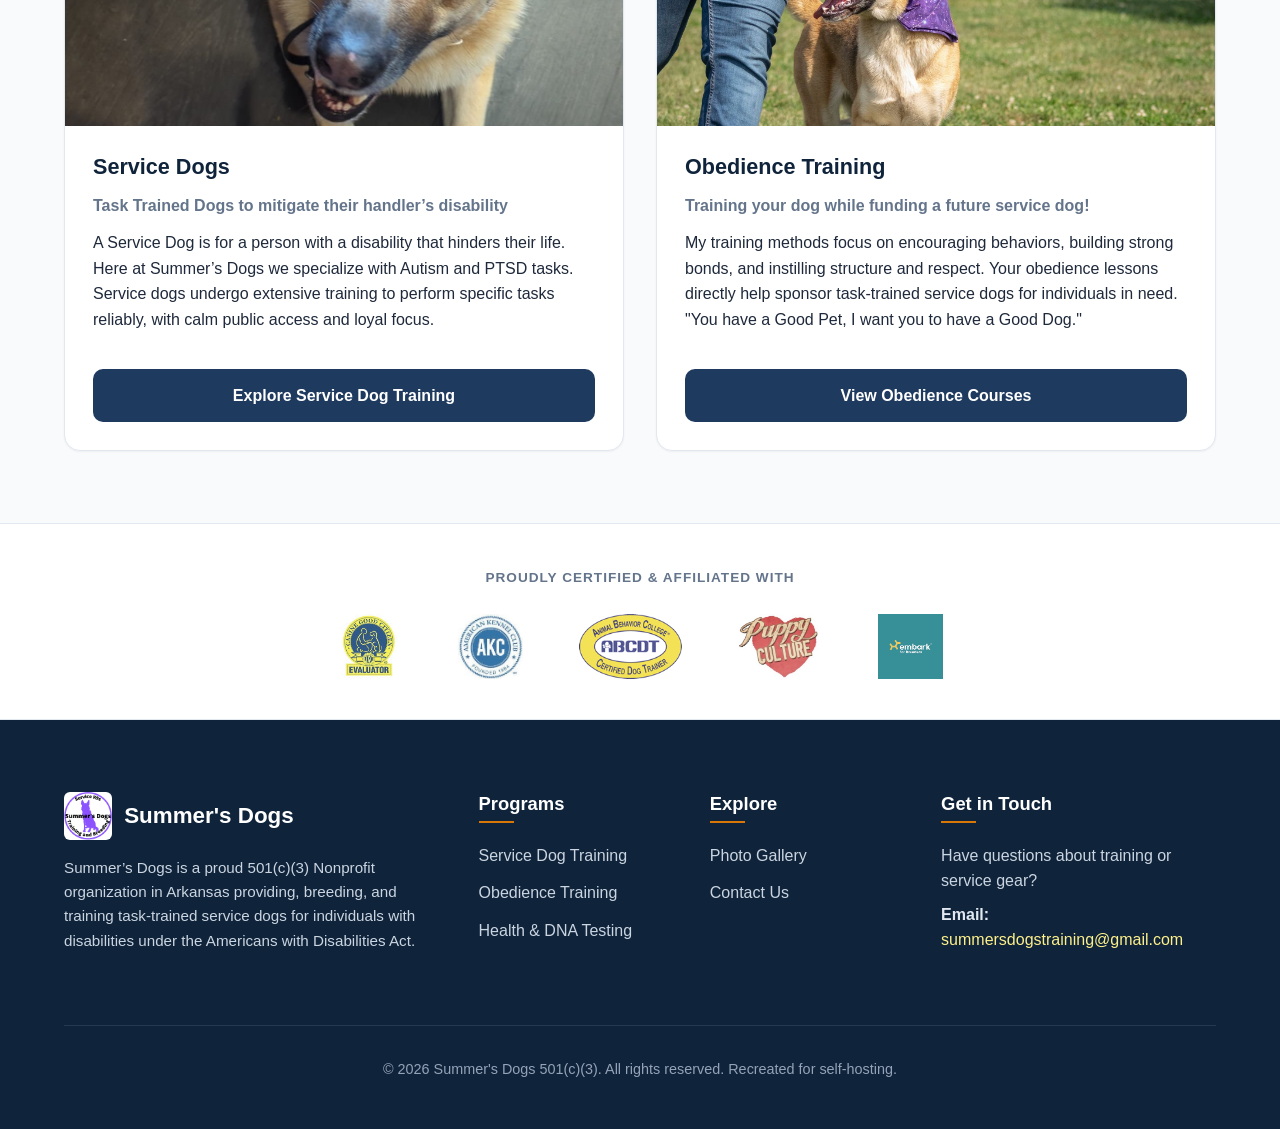
==== commit 177728d5: "removed the redundant link to the helping out page." ====
--- a/index.html
+++ b/index.html
@@ -28,7 +28,6 @@
           <li><a href="index.html" class="active">Home</a></li>
           <li><a href="service-dogs.html">Service Dogs</a></li>
           <li><a href="obedience.html">Obedience</a></li>
-          <li><a href="helping-out.html">Helping Out</a></li>
           <li><a href="health-testing.html">Health Testing</a></li>
           <li><a href="gallery.html">Gallery</a></li>
           <li><a href="contact.html">Contact</a></li>
--- a/assets/css/style.css
+++ b/assets/css/style.css
@@ -710,6 +710,10 @@
   border-left: 4px solid var(--accent);
 }
 
+.toast.error {
+  border-left: 4px solid #ef4444;
+}
+
 @keyframes slideIn {
   from { transform: translateX(100%); opacity: 0; }
   to { transform: translateX(0); opacity: 1; }
